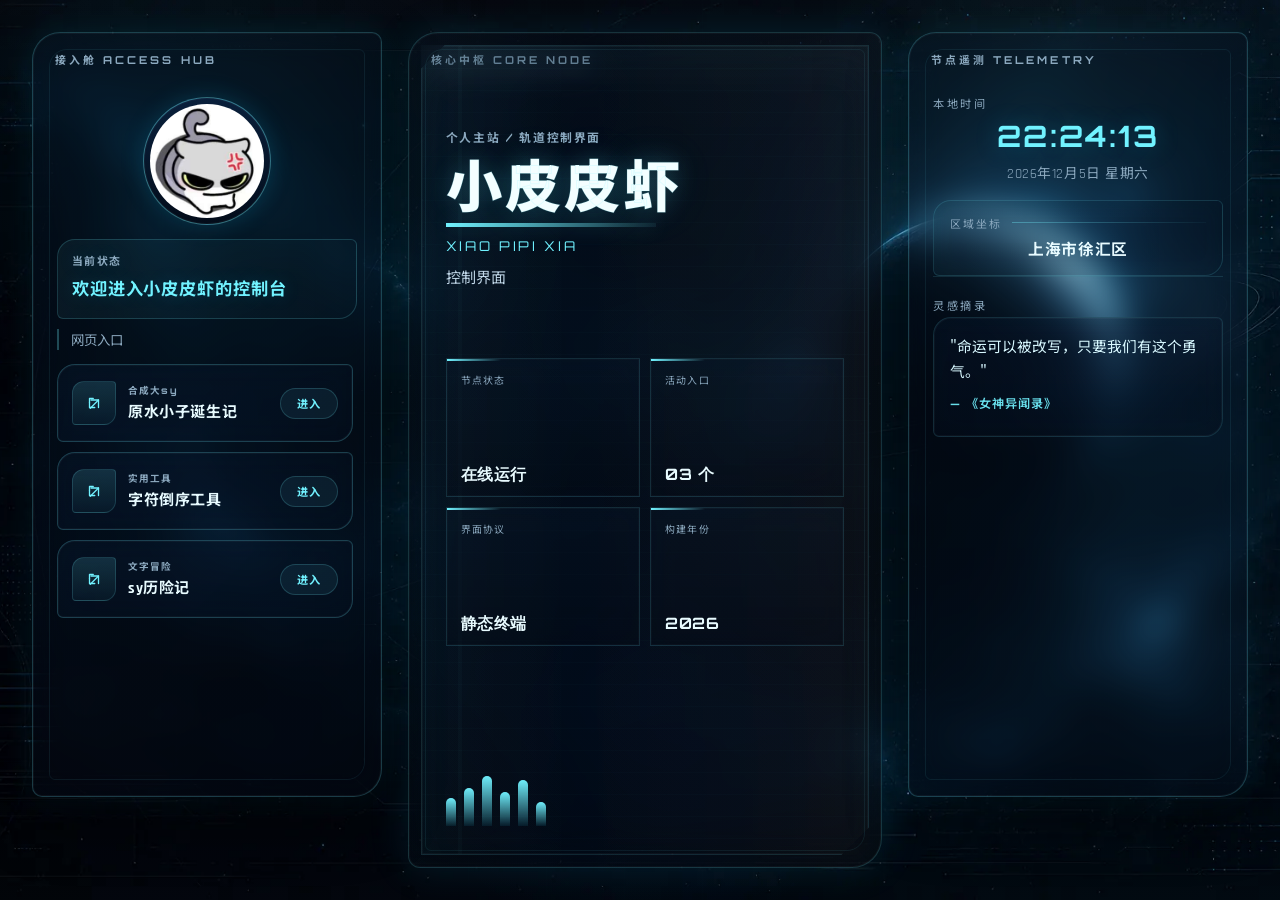
==== index.html @ c0b4c34d "1" ====
<!DOCTYPE html>
<html lang="zh-CN">
<head>
    <meta charset="UTF-8">
    <meta name="viewport" content="width=device-width, initial-scale=1.0">
    <title>小皮皮虾主页</title>
    <link rel="icon" href="data:,">
    <!-- 缓存控制 -->
    <meta http-equiv="Cache-Control" content="no-cache, no-store, must-revalidate">
    <meta http-equiv="Pragma" content="no-cache">
    <meta http-equiv="Expires" content="0">
    <link rel="preconnect" href="https://fonts.googleapis.com">
    <link rel="preconnect" href="https://fonts.gstatic.com" crossorigin>
    <link href="https://fonts.googleapis.com/css2?family=Orbitron:wght@500;700;800&family=Rajdhani:wght@500;600;700&family=JetBrains+Mono:wght@500;700&family=Noto+Sans+SC:wght@400;500;700;900&display=swap" rel="stylesheet">
    <style>
        * {
            margin: 0;
            padding: 0;
            box-sizing: border-box;
        }

        body {
            font-family: 'M PLUS Rounded 1c', -apple-system, BlinkMacSystemFont, 'Segoe UI', Roboto, sans-serif;
            background: linear-gradient(135deg, #ffecd2 0%, #fcb69f 50%, #ffe6fa 100%);
            background-size: cover;
            background-position: center;
            background-repeat: no-repeat;
            min-height: 100vh;
            display: flex;
            justify-content: center;
            align-items: center;
            padding: 20px;
            position: relative;
            overflow: hidden;
        }

        /* 漂浮的小图案 */
        .floating-emoji {
            position: absolute;
            font-size: 2rem;
            opacity: 0.45;
            animation: float 12s ease-in-out infinite;
            pointer-events: none;
            z-index: 1;
        }

        @keyframes float {
            0%, 100% { transform: translateY(0) rotate(0deg); }
            50% { transform: translateY(-20px) rotate(10deg); }
        }

        .emoji-1 { top: 10%; left: 10%; animation-delay: 0s; }
        .emoji-2 { top: 20%; right: 15%; animation-delay: 1s; font-size: 2.5rem; }
        .emoji-3 { bottom: 15%; left: 20%; animation-delay: 2s; }
        .emoji-4 { bottom: 25%; right: 10%; animation-delay: 3s; font-size: 1.8rem; }
        .emoji-5 { top: 40%; left: 5%; animation-delay: 4s; font-size: 1.5rem; }

        .container {
            background: rgba(255, 255, 255, 0.72);
            border-radius: 30px;
            padding: 40px 30px;
            max-width: 400px;
            width: 100%;
            text-align: center;
            box-shadow: 0 10px 28px rgba(0, 0, 0, 0.08);
            position: relative;
            z-index: 15;
            animation: fadeInLeft 0.8s ease-out;
            border: 1px solid rgba(255, 255, 255, 0.55);
            max-height: 85vh;
            overflow-y: auto;
            /* 隐藏滚动条 */
            scrollbar-width: none;
            -ms-overflow-style: none;
        }

        /* 主容器包裹层 */
        .main-wrapper {
            display: flex;
            gap: 200px;
            align-items: center;
            justify-content: center;
            width: 100%;
            position: relative;
            z-index: 10;
        }

        .container::-webkit-scrollbar {
            display: none;
        }

        @keyframes fadeInLeft {
            from {
                opacity: 0;
                transform: translateX(-30px);
            }
            to {
                opacity: 1;
                transform: translateX(0);
            }
        }

        .logo {
            width: 150px;
            height: 150px;
            border-radius: 50%;
            object-fit: cover;
            margin: 0 auto 20px;
            box-shadow: 0 10px 30px rgba(255, 107, 157, 0.3);
            border: 4px solid rgba(255, 255, 255, 0.8);
            transition: opacity 0.3s ease;
        }

        /* 空状态提示 */
        .subtitle {
            font-size: 1.5rem;
            color: #fff;
            font-weight: 600;
            margin-bottom: 25px;
            padding: 15px 25px;
            background: linear-gradient(135deg, #ffffff 0%, #f0f0f0 50%, #ffffff 100%);
            background-clip: text;
            -webkit-background-clip: text;
            -webkit-text-fill-color: transparent;
            font-family: 'Ma Shan Zheng', cursive;
            letter-spacing: 2px;
            text-shadow: none;
            border-radius: 15px;
            position: relative;
            display: inline-block;
            white-space: nowrap;
        }

        /* 副标题毛玻璃背景 */
        .subtitle-wrapper {
            display: inline-block;
            position: relative;
            padding: 20px 30px;
            background: rgba(255, 255, 255, 0.74);
            border-radius: 20px;
            border: 1px solid rgba(255, 255, 255, 0.55);
            box-shadow: 0 8px 24px rgba(216, 27, 96, 0.08);
        }

        .empty-tip {
            color: #888;
            font-size: 0.9rem;
            padding: 20px;
            display: none;
        }

        /* 中间大标题容器 */
        .title-container {
            position: absolute;
            top: 50%;
            left: 50%;
            transform: translate(-50%, -50%);
            z-index: 5;
            text-align: center;
            animation: fadeInScale 1s ease-out;
            pointer-events: none;
        }

        @keyframes fadeInScale {
            from {
                opacity: 0;
                transform: translate(-50%, -50%) scale(0.8);
            }
            to {
                opacity: 1;
                transform: translate(-50%, -50%) scale(1);
            }
        }

        .links {
            display: flex;
            flex-direction: column;
            gap: 18px;
            margin-bottom: 30px;
            max-height: 400px;
            overflow-y: auto;
            padding-right: 10px;
            /* 隐藏滚动条 */
            scrollbar-width: none;
            -ms-overflow-style: none;
        }

        .links::-webkit-scrollbar {
            display: none;
        }

        /* 图片卡片样式 */
        .card-images {
            display: flex;
            justify-content: center;
            gap: 15px;
            margin-bottom: 30px;
            flex-wrap: wrap;
        }

        .card-image {
            width: 80px;
            height: 80px;
            border-radius: 15px;
            object-fit: cover;
            transition: all 0.3s ease;
            box-shadow: 0 4px 15px rgba(0, 0, 0, 0.1);
        }

        .card-image:hover {
            transform: scale(1.15) rotate(5deg);
            box-shadow: 0 8px 25px rgba(0, 0, 0, 0.2);
            z-index: 5;
        }

        .link-item {
            display: flex;
            align-items: center;
            justify-content: center;
            gap: 12px;
            padding: 16px 30px;
            background: linear-gradient(135deg, #ff9a9e 0%, #fecfef 100%);
            color: #fff;
            text-decoration: none;
            border-radius: 25px;
            font-weight: 600;
            font-size: 1.1rem;
            transition: all 0.3s ease;
            box-shadow: 0 4px 15px rgba(255, 154, 158, 0.3);
            position: relative;
            overflow: hidden;
            border: 2px solid rgba(255, 255, 255, 0.5);
        }

        .link-item::before {
            content: '';
            position: absolute;
            top: 0;
            left: -100%;
            width: 100%;
            height: 100%;
            background: linear-gradient(90deg, transparent, rgba(255,255,255,0.3), transparent);
            transition: left 0.5s;
        }

        .link-item:hover::before {
            left: 100%;
        }

        .link-item:hover {
            transform: translateY(-5px) scale(1.02);
            box-shadow: 0 8px 25px rgba(255, 154, 158, 0.5);
        }

        .link-item:nth-child(1) {
            background: linear-gradient(135deg, #a18cd1 0%, #fbc2eb 100%);
        }

        .link-item:nth-child(2) {
            background: linear-gradient(135deg, #ffecd2 0%, #fcb69f 100%);
        }

        .link-item:nth-child(3) {
            background: linear-gradient(135deg, #a1c4fd 0%, #c2e9fb 100%);
        }

        .link-item:nth-child(4) {
            background: linear-gradient(135deg, #84fab0 0%, #8fd3f4 100%);
        }

        .link-item:nth-child(5) {
            background: linear-gradient(135deg, #fccb90 0%, #d57eeb 100%);
        }

        .link-item:nth-child(6) {
            background: linear-gradient(135deg, #e0c3fc 0%, #8ec5fc 100%);
        }

        .link-icon {
            font-size: 1.5rem;
            flex-shrink: 0;
        }

        .links-container {
            display: flex;
            gap: 15px;
            margin-top: 20px;
            justify-content: center;
        }

        .external-link {
            display: flex;
            align-items: center;
            justify-content: center;
            gap: 5px;
            padding: 10px 18px;
            background: rgba(255, 255, 255, 0.3);
            color: #fff;
            text-decoration: none;
            border-radius: 20px;
            font-weight: 600;
            font-size: 0.9rem;
            transition: all 0.3s ease;
            border: 1px solid rgba(255, 255, 255, 0.3);
            text-shadow: 1px 1px 2px rgba(0, 0, 0, 0.2);
        }

        .external-link:hover {
            transform: translateY(-3px) scale(1.05);
            background: rgba(255, 255, 255, 0.35);
            box-shadow: 0 5px 20px rgba(255, 255, 255, 0.2);
        }

        .external-link .link-icon {
            font-size: 1.2rem;
        }

        /* 装饰性星星 */
        .star {
            position: absolute;
            color: #ffd700;
            font-size: 1.2rem;
            opacity: 0.68;
        }

        .star-1 { top: 15%; left: 25%; animation-delay: 0s; }
        .star-2 { top: 30%; right: 20%; animation-delay: 0.5s; font-size: 1rem; }
        .star-3 { bottom: 35%; left: 15%; animation-delay: 1s; font-size: 0.8rem; }
        .star-4 { bottom: 20%; right: 25%; animation-delay: 1.5s; }

        /* 响应式设计 */
        @media (max-width: 480px) {
            .container {
                padding: 35px 25px;
                max-height: 90vh;
            }

            h1 {
                font-size: 2.2em;
            }

            .logo {
                width: 120px;
                height: 120px;
            }

            .card-image {
                width: 60px;
                height: 60px;
            }

            .link-item {
                padding: 14px 25px;
                font-size: 1rem;
            }

            .links {
                max-height: 300px;
            }
        }

        /* 空状态提示 */
        .subtitle {
            font-size: 1.5rem;
            color: #fff;
            font-weight: 600;
            margin-bottom: 25px;
            padding: 15px 25px;
            background: linear-gradient(135deg, #ffffff 0%, #f0f0f0 50%, #ffffff 100%);
            background-clip: text;
            -webkit-background-clip: text;
            -webkit-text-fill-color: transparent;
            font-family: 'Ma Shan Zheng', cursive;
            letter-spacing: 2px;
            text-shadow: none;
            border-radius: 15px;
            position: relative;
            display: inline-block;
            white-space: nowrap;
        }

        /* 副标题毛玻璃背景 */
        .subtitle-wrapper {
            display: inline-block;
            position: relative;
            padding: 20px 30px;
            background: rgba(255, 255, 255, 0.78);
            border-radius: 20px;
            border: 1px solid rgba(255, 255, 255, 0.55);
            box-shadow: 0 8px 24px rgba(255, 107, 157, 0.1);
        }

        .empty-tip {
            color: #888;
            font-size: 0.9rem;
            padding: 20px;
            display: none;
        }

        /* 右侧信息面板 */
        .info-panel {
             background: rgba(255, 255, 255, 0.72);
            border-radius: 30px;
            padding: 30px;
            max-width: 420px;
            width: 100%;
            text-align: center;
            box-shadow: 0 10px 28px rgba(0, 0, 0, 0.08);
            position: relative;
            z-index: 15;
            animation: fadeInRight 0.8s ease-out;
            border: 1px solid rgba(255, 255, 255, 0.55);
            display: flex;
            flex-direction: column;
            gap: 20px;
            max-height: 85vh;
            overflow-y: auto;
            /* 隐藏滚动条 */
            scrollbar-width: none;
            -ms-overflow-style: none;
        }

        .info-top {
            padding: 20px 15px;
            border-bottom: 1px solid rgba(255, 255, 255, 0.3);
        }

        .info-bottom {
            padding: 20px 15px;
        }

        .info-panel::-webkit-scrollbar {
            display: none;
        }

        @keyframes fadeInRight {
            from {
                opacity: 0;
                transform: translateX(30px);
            }
            to {
                opacity: 1;
                transform: translateX(0);
            }
        }

        .time-display {
            font-size: 3.5rem;
            font-weight: 700;
            color: #fff;
            text-shadow: 2px 2px 4px rgba(0, 0, 0, 0.3);
            margin: 10px 0;
            font-family: 'Noto Serif SC', serif;
            letter-spacing: 3px;
        }

        .date-display {
            font-size: 1.3rem;
            color: #fff;
            margin-bottom: 15px;
            font-family: 'ZCOOL XiaoWei', serif;
            text-shadow: 1px 1px 2px rgba(0, 0, 0, 0.3);
        }

        .location-section {
            padding: 15px 20px;
            border-radius: 20px;
        }

        .location-text {
            font-size: 1.8rem;
            color: #fff;
            font-weight: 600;
            font-family: 'Ma Shan Zheng', cursive;
            letter-spacing: 3px;
            text-shadow: 2px 2px 4px rgba(0, 0, 0, 0.3);
        }

        .location-decoration {
            display: none;
        }

        .intro-section {
            text-align: left;
        }

        .intro-title {
            font-size: 1.3rem;
            color: #fff;
            font-weight: 600;
            margin-bottom: 15px;
            font-family: 'Ma Shan Zheng', cursive;
            letter-spacing: 2px;
            text-shadow: 1px 1px 2px rgba(0, 0, 0, 0.3);
        }

        .intro-content {
            font-size: 1rem;
            color: #fff;
            line-height: 1.8;
            font-family: 'ZCOOL XiaoWei', serif;
            text-shadow: 1px 1px 2px rgba(0, 0, 0, 0.2);
        }

        .intro-content p {
            margin-bottom: 12px;
        }

        /* 哲理台词切换区域 */
        .quotes-section {
            margin-top: 20px;
            padding: 15px;
            background: transparent;
            border-radius: 15px;
        }

        .quote-item {
            padding: 20px;
             background: rgba(255, 255, 255, 0.1);
            border-radius: 12px;
            font-size: 1.2rem;
            color: #fff;
            line-height: 1.8;
            font-family: 'ZCOOL XiaoWei', serif;
            border-left: 4px solid rgba(255, 255, 255, 0.6);
            min-height: 100px;
            display: flex;
            flex-direction: column;
            justify-content: center;
            text-align: justify;
            transition: transform 0.5s ease, opacity 0.5s ease;
        }

        .quote-item.fade-out {
            opacity: 0;
            transform: translateY(-10px);
        }

        .quote-item.fade-in {
            opacity: 0;
            transform: translateY(10px);
        }

        .quote-item.visible {
            opacity: 1;
            transform: translateY(0);
        }

        .quote-item .quote-text {
            white-space: pre-wrap;
            word-break: break-word;
        }

        .quote-item .quote-text {
            font-style: italic;
            margin-bottom: 10px;
        }

        .quote-item .quote-source {
            font-size: 1rem;
            color: #fff;
            text-align: right;
            font-weight: 600;
            opacity: 0.9;
        }

        /* 欢迎信息样式 */
        .welcome-message {
            padding: 20px;
            background: rgba(255, 255, 255, 0.1);
            border-radius: 12px;
            font-size: 1.2rem;
            color: #fff;
            line-height: 1.8;
            font-family: 'ZCOOL XiaoWei', serif;
            border-left: 4px solid rgba(255, 255, 255, 0.6);
            min-height: 100px;
            display: flex;
            flex-direction: column;
            justify-content: center;
            align-items: center;
            text-align: center;
            transition: transform 0.5s ease, opacity 0.5s ease;
        }

        .welcome-message.fade-out {
            opacity: 0;
            transform: translateY(-10px);
        }

        .welcome-message.fade-in {
            opacity: 0;
            transform: translateY(10px);
        }

        .welcome-message.visible {
            opacity: 1;
            transform: translateY(0);
        }

        /* 响应式设计 */
        @media (max-width: 1200px) {
            body {
                flex-direction: column;
                gap: 25px;
                align-items: center;
                padding: 25px 20px;
            }

            .main-wrapper {
                flex-direction: column;
                gap: 25px;
                align-items: center;
                width: 100%;
            }

            .title-container {
                position: relative;
                top: auto;
                left: auto;
                transform: none;
                width: 100%;
                max-width: 500px;
                margin-bottom: 10px;
            }

            @keyframes fadeInScale {
                from {
                    opacity: 0;
                    transform: scale(0.8);
                }
                to {
                    opacity: 1;
                    transform: scale(1);
                }
            }

            .container {
                max-width: 100%;
                order: 1;
                padding: 30px 25px;
            }

            .info-panel {
                max-width: 100%;
                order: 2;
                padding: 25px 20px;
            }

            .info-top, .info-bottom {
                padding: 15px;
            }

            .time-display {
                font-size: 2.8rem;
                margin: 10px 0;
            }

            .date-display {
                font-size: 1.1rem;
                margin: 5px 0;
            }

            .location-text {
                font-size: 1.4rem;
            }

            .intro-title {
                font-size: 1.2rem;
            }

            .intro-content {
                font-size: 1rem;
            }

            .quotes-section {
                padding: 12px;
                margin-top: 15px;
            }

            .quote-item {
                padding: 16px;
                font-size: 1.1rem;
                min-height: 90px;
            }

            .quote-item .quote-source {
                font-size: 0.95rem;
            }

            .welcome-message {
                padding: 16px;
                font-size: 1.1rem;
                min-height: 90px;
            }
        }

        @media (max-width: 768px) {
            body {
                padding: 15px;
                gap: 20px;
            }

            .container {
                padding: 25px 20px;
                max-width: 100%;
                order: 1;
            }

            .info-panel {
                padding: 20px 15px;
                max-width: 100%;
                order: 2;
            }

            .info-top, .info-bottom {
                padding: 12px;
            }

            .logo {
                width: 120px;
                height: 120px;
            }

            .subtitle {
                font-size: 1.3rem;
                padding: 12px 20px;
                white-space: normal;
                line-height: 1.4;
            }

            .card-image {
                width: 65px;
                height: 65px;
            }

            .time-display {
                font-size: 2.2rem;
            }

            .date-display {
                font-size: 0.9rem;
            }

            .location-text {
                font-size: 1.3rem;
                line-height: 1.4;
            }

            .intro-title {
                font-size: 1.1rem;
                margin-bottom: 12px;
            }

            .intro-content {
                font-size: 0.9rem;
                line-height: 1.7;
            }

            .quotes-section {
                padding: 10px;
                margin-top: 12px;
            }

            .quote-item {
                padding: 14px;
                font-size: 1rem;
                min-height: 85px;
                line-height: 1.6;
            }

            .quote-item .quote-source {
                font-size: 0.9rem;
            }

            .welcome-message {
                padding: 14px;
                font-size: 1rem;
                min-height: 85px;
                line-height: 1.6;
            }
        }

        @media (max-width: 480px) {
            body {
                padding: 10px;
                gap: 15px;
            }

            .container {
                padding: 20px 15px;
                max-width: 100%;
                min-height: auto;
            }

            .info-panel {
                padding: 15px 12px;
                max-width: 100%;
                gap: 12px;
            }

            .info-top, .info-bottom {
                padding: 8px;
            }

            .logo {
                width: 100px;
                height: 100px;
            }

            .subtitle {
                font-size: 1.1rem;
                padding: 10px 15px;
                margin-bottom: 15px;
                white-space: normal;
                line-height: 1.4;
            }

            .card-image {
                width: 60px;
                height: 60px;
            }

            .card-images {
                gap: 8px;
                margin-bottom: 15px;
            }

            .links {
                gap: 12px;
                max-height: none;
                padding-right: 0;
            }

            .link-item {
                padding: 12px 18px;
                font-size: 0.95rem;
            }

            .time-display {
                font-size: 2rem;
                margin: 8px 0;
            }

            .date-display {
                font-size: 0.85rem;
                margin-bottom: 10px;
            }

            .location-text {
                font-size: 1.1rem;
                line-height: 1.4;
            }

            .intro-title {
                font-size: 1.05rem;
                margin-bottom: 10px;
            }

            .intro-content {
                font-size: 0.9rem;
                line-height: 1.6;
            }

            .intro-content p {
                margin-bottom: 10px;
            }

            .links-container {
                gap: 10px;
            }

            .external-link {
                padding: 8px 14px;
                font-size: 0.8rem;
            }

            .external-link .link-icon {
                font-size: 1rem;
            }

            .floating-emoji {
                font-size: 1.2rem;
            }

            .star {
                font-size: 0.9rem;
            }

            .quotes-section {
                padding: 8px;
                margin-top: 10px;
            }

            .quote-item {
                padding: 12px;
                font-size: 0.9rem;
                min-height: 80px;
                line-height: 1.6;
            }

            .quote-item .quote-source {
                font-size: 0.8rem;
                margin-top: 8px;
            }

            .welcome-message {
                padding: 12px;
                font-size: 0.9rem;
                min-height: 80px;
                line-height: 1.6;
            }
        }

        @media (max-width: 360px) {
            body {
                padding: 12px 8px;
            }

            .container {
                padding: 20px 15px;
            }

            .info-panel {
                padding: 15px 12px;
            }

            .logo {
                width: 100px;
                height: 100px;
            }

            .subtitle {
                font-size: 1.1rem;
                padding: 8px 15px;
            }

            .card-image {
                width: 55px;
                height: 55px;
            }

            .time-display {
                font-size: 1.5rem;
            }

            .date-display {
                font-size: 0.8rem;
            }

            .location-text {
                font-size: 1.1rem;
            }

            .link-item {
                padding: 10px 18px;
                font-size: 0.9rem;
            }

            .quotes-section {
                padding: 6px;
                margin-top: 8px;
            }

            .quote-item {
                padding: 10px;
                font-size: 0.9rem;
                min-height: 75px;
            }

            .quote-item .quote-source {
                font-size: 0.8rem;
            }

            .welcome-message {
                padding: 10px;
                font-size: 0.9rem;
                min-height: 75px;
            }
        }
    </style>
    <style id="sci-fi-overrides">
        :root {
            --page-pad: clamp(18px, 2.5vw, 38px);
            --page-bg-image: url('images/bg1.webp');
            --bg-0: #020611;
            --bg-1: #061225;
            --bg-2: #0a1c33;
            --panel-0: rgba(6, 16, 32, 0.28);
            --panel-1: rgba(10, 28, 52, 0.2);
            --panel-edge: rgba(110, 242, 255, 0.22);
            --panel-inner: rgba(255, 255, 255, 0.04);
            --text-main: #e8fbff;
            --text-soft: #8ca9bf;
            --accent: #71f2ff;
            --accent-strong: #1dcfff;
            --accent-soft: rgba(113, 242, 255, 0.14);
            --accent-warn: #ffb86b;
        }

        body {
            font-family: 'Rajdhani', 'Noto Sans SC', sans-serif;
            color: var(--text-main);
            display: block;
            padding: var(--page-pad);
            overflow-x: hidden;
            overflow-y: auto;
            background:
                radial-gradient(circle at 18% 18%, rgba(29, 207, 255, 0.08), transparent 24%),
                radial-gradient(circle at 82% 12%, rgba(113, 242, 255, 0.06), transparent 18%),
                radial-gradient(circle at 50% 78%, rgba(23, 105, 255, 0.07), transparent 26%),
                var(--page-bg-image) center / cover no-repeat;
            background-color: var(--bg-0);
        }

        @media (max-width: 768px) {
            :root {
                --page-bg-image: url('images/bg1-mobile.webp');
            }
        }

        body::before,
        body::after {
            content: '';
            position: fixed;
            inset: 0;
            pointer-events: none;
        }

        body::before {
            background:
                linear-gradient(rgba(113, 242, 255, 0.07) 1px, transparent 1px),
                linear-gradient(90deg, rgba(113, 242, 255, 0.07) 1px, transparent 1px);
            background-size: 78px 78px;
            opacity: 0.1;
            mask-image: radial-gradient(circle at center, black 35%, transparent 90%);
        }

        body::after {
            background:
                linear-gradient(180deg, rgba(255, 255, 255, 0.02), transparent 18%, transparent 82%, rgba(113, 242, 255, 0.015));
        }

        .floating-emoji,
        .star {
            display: none !important;
        }

        .main-wrapper {
            display: grid;
            grid-template-columns: minmax(320px, 430px) minmax(480px, 1fr) minmax(320px, 450px);
            width: min(100%, 1560px);
            min-height: calc(100vh - (var(--page-pad) * 2));
            margin: 0 auto;
            gap: clamp(24px, 2.8vw, 42px);
            align-items: stretch;
        }

        .container,
        .info-panel {
            position: relative;
            overflow: hidden;
            width: 100%;
            background: linear-gradient(180deg, var(--panel-1) 0%, var(--panel-0) 100%);
            border: 1px solid var(--panel-edge);
            border-radius: 28px 10px 28px 10px;
            box-shadow:
                0 24px 60px rgba(0, 0, 0, 0.45),
                0 0 32px rgba(29, 207, 255, 0.10),
                inset 0 0 0 1px var(--panel-inner);
            color: var(--text-main);
            backdrop-filter: blur(18px) saturate(1.08);
        }

        .container::before,
        .info-panel::before,
        .title-container::before {
            position: absolute;
            top: 18px;
            left: 22px;
            font-family: 'Orbitron', 'Noto Sans SC', sans-serif;
            font-size: 0.68rem;
            font-weight: 700;
            letter-spacing: 0.28em;
            color: var(--text-soft);
            pointer-events: none;
        }

        .container::before {
            content: 'ACCESS HUB';
        }

        .info-panel::before {
            content: 'TELEMETRY';
        }

        .container::after,
        .info-panel::after,
        .title-container::after {
            content: '';
            position: absolute;
            inset: 16px;
            border: 1px solid rgba(113, 242, 255, 0.08);
            border-radius: 18px 6px 18px 6px;
            pointer-events: none;
        }

        .container {
            display: flex;
            flex-direction: column;
            padding: 66px 28px 28px;
            max-width: none;
        }

        .info-panel {
            padding: 64px 28px 28px;
            max-width: none;
        }

        .title-container {
            position: relative;
            top: auto;
            left: auto;
            transform: none;
            z-index: 12;
            pointer-events: auto;
            animation: titleReveal 0.9s ease-out;
            min-height: 100%;
            width: auto;
            padding: 24px;
            border-radius: 30px 12px 30px 12px;
            background:
                linear-gradient(160deg, rgba(8, 26, 47, 0.22), rgba(4, 10, 21, 0.28)),
                linear-gradient(90deg, rgba(113, 242, 255, 0.02), transparent 36%, rgba(255, 184, 107, 0.024) 100%);
            border: 1px solid rgba(113, 242, 255, 0.18);
            box-shadow:
                0 0 0 1px rgba(255, 255, 255, 0.03) inset,
                0 0 42px rgba(29, 207, 255, 0.12);
            display: flex;
            align-items: center;
            justify-content: center;
            overflow: hidden;
            isolation: isolate;
            text-align: left;
            backdrop-filter: blur(20px) saturate(1.06);
        }

        .title-container::before {
            content: 'CORE NODE';
        }

        .title-shell {
            position: relative;
            width: 100%;
            min-height: 100%;
            display: grid;
            grid-template-rows: auto 1fr auto auto;
            gap: clamp(20px, 2.5vw, 34px);
            padding: clamp(34px, 4vw, 48px);
            clip-path: polygon(0 24px, 24px 0, 100% 0, 100% calc(100% - 28px), calc(100% - 28px) 100%, 0 100%);
            background:
                linear-gradient(180deg, rgba(7, 18, 34, 0.16), rgba(4, 10, 20, 0.22)),
                linear-gradient(90deg, rgba(113, 242, 255, 0.024), transparent 34%, rgba(255, 184, 107, 0.024) 100%);
            border: 1px solid rgba(113, 242, 255, 0.12);
            box-shadow:
                inset 0 0 0 1px rgba(255, 255, 255, 0.03),
                inset 0 24px 40px rgba(113, 242, 255, 0.03);
            overflow: hidden;
            backdrop-filter: blur(16px);
        }

        .title-shell > * {
            position: relative;
            z-index: 1;
        }

        .title-shell::before,
        .title-shell::after {
            content: '';
            position: absolute;
            pointer-events: none;
        }

        .title-shell::before {
            inset: 0;
            background:
                linear-gradient(90deg, transparent 0 8%, rgba(113, 242, 255, 0.06) 8% 9%, transparent 9% 100%),
                linear-gradient(180deg, rgba(113, 242, 255, 0.04) 1px, transparent 1px);
            background-size: 100% 100%, 100% 22px;
            opacity: 0.4;
        }

        .title-shell::after {
            top: -30%;
            left: -12%;
            width: 42%;
            height: 160%;
            background: linear-gradient(120deg, transparent 0%, rgba(113, 242, 255, 0.16) 48%, transparent 100%);
            transform: translateX(-140%);
            animation: titleSweep 10s linear infinite;
        }

        .title-hud {
            display: flex;
            align-items: center;
            gap: 12px;
            flex-wrap: wrap;
        }

        .hud-chip {
            display: inline-flex;
            align-items: center;
            gap: 10px;
            min-height: 36px;
            padding: 0 14px;
            border: 1px solid rgba(113, 242, 255, 0.18);
            background: rgba(11, 30, 53, 0.78);
            color: var(--text-main);
            font-family: 'Orbitron', 'Noto Sans SC', sans-serif;
            font-size: 0.72rem;
            letter-spacing: 0.22em;
            text-transform: uppercase;
        }

        .hud-chip--live::before {
            content: '';
            width: 7px;
            height: 7px;
            border-radius: 50%;
            background: var(--accent);
            box-shadow: 0 0 14px rgba(113, 242, 255, 0.75);
            animation: statusPulse 1.9s ease-in-out infinite;
        }

        .hud-chip--warn {
            color: var(--accent-warn);
            border-color: rgba(255, 184, 107, 0.26);
            background: rgba(255, 184, 107, 0.08);
        }

        .hud-line {
            flex: 1;
            min-width: 80px;
            height: 1px;
            background: linear-gradient(90deg, rgba(113, 242, 255, 0.42), rgba(113, 242, 255, 0.06));
        }

        .title-copy {
            display: grid;
            align-content: center;
            gap: 16px;
        }

        .title-kicker {
            color: var(--text-soft);
            font-family: 'Orbitron', 'Noto Sans SC', sans-serif;
            font-size: 0.78rem;
            font-weight: 700;
            letter-spacing: 0.32em;
            text-transform: uppercase;
        }

        .title-wordmark {
            position: relative;
            margin: 0;
            font-family: 'Orbitron', 'Noto Sans SC', sans-serif;
            font-size: clamp(3.8rem, 6vw, 6.1rem);
            font-weight: 900;
            letter-spacing: 0.06em;
            line-height: 0.96;
            color: #f3feff;
            text-transform: uppercase;
            white-space: nowrap;
            text-shadow:
                0 0 24px rgba(113, 242, 255, 0.22),
                0 0 48px rgba(29, 207, 255, 0.12);
            -webkit-text-stroke: 1px rgba(113, 242, 255, 0.15);
        }

        .title-wordmark::after {
            content: '';
            position: absolute;
            left: 0;
            bottom: -14px;
            width: clamp(120px, 20vw, 210px);
            height: 4px;
            background: linear-gradient(90deg, var(--accent), rgba(113, 242, 255, 0.08));
            box-shadow: 0 0 20px rgba(113, 242, 255, 0.24);
        }

        .title-roman {
            color: var(--accent);
            font-family: 'Orbitron', 'JetBrains Mono', monospace;
            font-size: clamp(1rem, 1.45vw, 1.32rem);
            letter-spacing: 0.38em;
            text-transform: uppercase;
        }

        .title-description {
            max-width: 680px;
            color: #c1d8e9;
            font-family: 'Noto Sans SC', sans-serif;
            font-size: 1.02rem;
            line-height: 1.9;
        }

        .title-meta-grid {
            display: grid;
            grid-template-columns: repeat(3, minmax(0, 1fr));
            gap: 14px;
        }

        .title-meta-card {
            position: relative;
            min-height: 110px;
            padding: 18px 18px 16px;
            border: 1px solid rgba(113, 242, 255, 0.14);
            background: linear-gradient(180deg, rgba(9, 25, 44, 0.32), rgba(4, 11, 22, 0.4));
            box-shadow: inset 0 0 0 1px rgba(255, 255, 255, 0.02);
            backdrop-filter: blur(14px);
        }

        .title-meta-card::before {
            content: '';
            position: absolute;
            top: 0;
            left: 0;
            width: 54px;
            height: 2px;
            background: linear-gradient(90deg, var(--accent), transparent);
        }

        .meta-label {
            display: block;
            margin-bottom: 14px;
            color: var(--text-soft);
            font-family: 'Orbitron', 'Noto Sans SC', sans-serif;
            font-size: 0.66rem;
            letter-spacing: 0.24em;
            text-transform: uppercase;
        }

        .title-meta-card strong {
            font-family: 'Orbitron', 'JetBrains Mono', monospace;
            font-size: clamp(1rem, 1.6vw, 1.36rem);
            letter-spacing: 0.16em;
            color: var(--text-main);
        }

        .title-footer {
            display: flex;
            align-items: flex-end;
            justify-content: space-between;
            gap: 24px;
            padding-top: 8px;
            border-top: 1px solid rgba(113, 242, 255, 0.12);
        }

        .title-spectrum {
            display: flex;
            align-items: flex-end;
            gap: 8px;
            height: 56px;
        }

        .spectrum-bar {
            width: 10px;
            border-radius: 999px 999px 0 0;
            background: linear-gradient(180deg, rgba(113, 242, 255, 0.98), rgba(29, 207, 255, 0.08));
            transform-origin: bottom;
            animation: signalPulse 3.2s ease-in-out infinite;
        }

        .spectrum-bar:nth-child(1) { height: 28px; animation-delay: 0s; }
        .spectrum-bar:nth-child(2) { height: 38px; animation-delay: 0.2s; }
        .spectrum-bar:nth-child(3) { height: 50px; animation-delay: 0.35s; }
        .spectrum-bar:nth-child(4) { height: 34px; animation-delay: 0.5s; }
        .spectrum-bar:nth-child(5) { height: 46px; animation-delay: 0.7s; }
        .spectrum-bar:nth-child(6) { height: 24px; animation-delay: 0.9s; }

        .title-footer-note {
            max-width: 320px;
            color: var(--text-soft);
            font-family: 'Orbitron', 'Noto Sans SC', sans-serif;
            font-size: 0.72rem;
            letter-spacing: 0.22em;
            line-height: 1.8;
            text-transform: uppercase;
            text-align: right;
        }

        @keyframes titleReveal {
            from {
                opacity: 0;
                transform: translateY(18px);
            }
            to {
                opacity: 1;
                transform: translateY(0);
            }
        }

        @keyframes titleSweep {
            0% {
                transform: translateX(-140%);
            }
            100% {
                transform: translateX(360%);
            }
        }

        @keyframes statusPulse {
            0%, 100% {
                opacity: 0.62;
                transform: scale(0.88);
            }
            50% {
                opacity: 1;
                transform: scale(1);
            }
        }

        @keyframes signalPulse {
            0%, 100% {
                opacity: 0.76;
                transform: scaleY(0.72);
            }
            50% {
                opacity: 1;
                transform: scaleY(1.06);
            }
        }

        .logo {
            width: 156px;
            height: 156px;
            padding: 6px;
            border: 1px solid rgba(113, 242, 255, 0.42);
            background: linear-gradient(180deg, rgba(11, 34, 63, 0.86), rgba(3, 11, 24, 0.9));
            box-shadow:
                0 0 0 1px rgba(255, 255, 255, 0.03) inset,
                0 0 24px rgba(29, 207, 255, 0.16);
        }

        .subtitle {
            width: 100%;
            padding: 16px 18px;
            margin-bottom: 22px;
            border-radius: 18px 6px 18px 6px;
            border: 1px solid rgba(113, 242, 255, 0.18);
            background: linear-gradient(90deg, rgba(113, 242, 255, 0.06), rgba(113, 242, 255, 0.015));
            color: var(--accent);
            font-family: 'Rajdhani', 'Noto Sans SC', sans-serif;
            font-size: 1.08rem;
            font-weight: 700;
            line-height: 1.7;
            letter-spacing: 0.12em;
            text-transform: uppercase;
            text-shadow: 0 0 18px rgba(29, 207, 255, 0.18);
            -webkit-text-fill-color: currentColor;
            background-clip: border-box;
            -webkit-background-clip: border-box;
        }

        .subtitle::before {
            content: 'SYSTEM STATUS';
            display: block;
            margin-bottom: 8px;
            color: var(--text-soft);
            font-family: 'Orbitron', 'Noto Sans SC', sans-serif;
            font-size: 0.68rem;
            letter-spacing: 0.24em;
        }

        .links {
            flex: 1;
            gap: 14px;
            margin-bottom: 22px;
            padding-right: 0;
            max-height: none;
        }

        .link-item {
            display: grid;
            grid-template-columns: 52px minmax(0, 1fr) auto;
            align-items: center;
            justify-content: space-between;
            gap: 14px;
            min-height: 88px;
            padding: 16px 18px;
            border-radius: 18px 6px 18px 6px;
            border: 1px solid rgba(113, 242, 255, 0.22);
            background: linear-gradient(135deg, rgba(10, 29, 53, 0.28), rgba(5, 15, 31, 0.38));
            box-shadow: inset 0 0 0 1px rgba(255, 255, 255, 0.03);
            color: var(--text-main);
            font-family: 'Rajdhani', 'Noto Sans SC', sans-serif;
            font-size: 1.03rem;
            font-weight: 700;
            letter-spacing: 0.06em;
            backdrop-filter: blur(14px);
        }

        .link-item::before {
            left: auto;
            right: -120%;
            width: 46%;
            background: linear-gradient(120deg, transparent, rgba(113, 242, 255, 0.22), transparent);
            transition: right 0.38s ease;
        }

        .link-item:hover::before {
            left: auto;
            right: 130%;
        }

        .link-item:hover {
            transform: translateY(-4px);
            border-color: rgba(113, 242, 255, 0.42);
            box-shadow:
                0 16px 34px rgba(0, 0, 0, 0.34),
                0 0 24px rgba(29, 207, 255, 0.16),
                inset 0 0 0 1px rgba(255, 255, 255, 0.05);
        }

        .link-item:nth-child(1),
        .link-item:nth-child(2),
        .link-item:nth-child(3),
        .link-item:nth-child(4),
        .link-item:nth-child(5),
        .link-item:nth-child(6) {
            background: linear-gradient(135deg, rgba(10, 29, 53, 0.28), rgba(5, 15, 31, 0.38));
        }

        .link-icon {
            width: 52px;
            height: 52px;
            display: grid;
            place-items: center;
            flex-shrink: 0;
            border-radius: 12px 4px 12px 4px;
            border: 1px solid rgba(113, 242, 255, 0.16);
            background: linear-gradient(180deg, rgba(113, 242, 255, 0.14), rgba(113, 242, 255, 0.04));
            color: var(--accent);
        }

        .link-icon-svg {
            width: 22px;
            height: 22px;
            stroke: currentColor;
            stroke-width: 1.75;
            stroke-linecap: round;
            stroke-linejoin: round;
        }

        .link-copy {
            display: flex;
            flex-direction: column;
            gap: 6px;
            min-width: 0;
            text-align: left;
        }

        .link-kicker {
            color: var(--text-soft);
            font-family: 'Orbitron', 'Noto Sans SC', sans-serif;
            font-size: 0.64rem;
            letter-spacing: 0.24em;
            text-transform: uppercase;
        }

        .link-text {
            color: var(--text-main);
            font-size: 1.05rem;
            letter-spacing: 0.08em;
        }

        .link-arrow {
            padding-left: 14px;
            border-left: 1px solid rgba(113, 242, 255, 0.14);
            color: var(--accent);
            font-family: 'Orbitron', 'Noto Sans SC', sans-serif;
            font-size: 0.7rem;
            letter-spacing: 0.22em;
            text-transform: uppercase;
            white-space: nowrap;
        }

        .links-container {
            gap: 10px;
            margin-top: auto;
            padding-top: 10px;
            flex-wrap: wrap;
            justify-content: flex-start;
        }

        .external-link {
            display: inline-grid;
            grid-template-columns: 34px auto;
            align-items: center;
            gap: 8px;
            min-height: 46px;
            padding: 8px 14px 8px 10px;
            border-radius: 999px 14px 999px 14px;
            border: 1px solid rgba(113, 242, 255, 0.18);
            background: rgba(10, 29, 53, 0.24);
            color: var(--text-main);
            text-shadow: none;
            font-family: 'Orbitron', 'Noto Sans SC', sans-serif;
            font-size: 0.74rem;
            letter-spacing: 0.16em;
            text-transform: uppercase;
            backdrop-filter: blur(12px);
        }

        .external-link:hover {
            transform: translateY(-2px);
            background: rgba(13, 38, 66, 0.34);
            border-color: rgba(113, 242, 255, 0.34);
            box-shadow: 0 0 18px rgba(29, 207, 255, 0.12);
        }

        .external-link .link-icon {
            width: 34px;
            height: 34px;
            border-radius: 10px 4px 10px 4px;
        }

        .external-link .link-icon-svg {
            width: 16px;
            height: 16px;
        }

        .link-label {
            white-space: nowrap;
        }

        .time-display {
            font-family: 'Orbitron', 'JetBrains Mono', monospace;
            font-size: clamp(2.4rem, 3.2vw, 4rem);
            color: var(--accent);
            letter-spacing: 0.18em;
            text-shadow: 0 0 24px rgba(29, 207, 255, 0.26);
        }

        .date-display {
            color: var(--text-soft);
            font-family: 'Rajdhani', 'Noto Sans SC', sans-serif;
            font-size: 1rem;
            letter-spacing: 0.12em;
            text-transform: uppercase;
            text-shadow: none;
        }

        .info-top,
        .info-bottom {
            padding: 16px 0 0;
        }

        .info-top {
            position: relative;
            border-bottom: 1px solid rgba(113, 242, 255, 0.12);
        }

        .info-top::before,
        .info-bottom::before {
            position: absolute;
            top: 0;
            left: 0;
            font-family: 'Orbitron', 'Noto Sans SC', sans-serif;
            font-size: 0.7rem;
            letter-spacing: 0.24em;
            color: var(--text-soft);
        }

        .info-top::before {
            content: 'LOCAL NODE';
        }

        .info-bottom {
            position: relative;
            padding-top: 28px;
        }

        .info-bottom::before {
            content: 'ARCHIVE STREAM';
        }

        .location-section {
            margin-top: 18px;
            padding: 16px 18px;
            border-radius: 18px 6px 18px 6px;
            border: 1px solid rgba(113, 242, 255, 0.14);
            background: linear-gradient(90deg, rgba(113, 242, 255, 0.04), rgba(113, 242, 255, 0.01) 48%, transparent 84%);
            backdrop-filter: blur(12px);
        }

        .location-text {
            color: var(--text-main);
            font-family: 'Rajdhani', 'Noto Sans SC', sans-serif;
            font-size: 1.3rem;
            font-weight: 700;
            letter-spacing: 0.14em;
            text-shadow: none;
        }

        .quotes-section {
            margin-top: 0;
            padding: 0;
        }

        .quote-item,
        .welcome-message {
            min-height: 150px;
            padding: 22px;
            border-radius: 18px 6px 18px 6px;
            border: 1px solid rgba(113, 242, 255, 0.14);
            background: linear-gradient(180deg, rgba(8, 24, 45, 0.28), rgba(4, 13, 27, 0.38));
            color: #d8f8ff;
            box-shadow: inset 0 0 0 1px rgba(255, 255, 255, 0.03);
            text-align: left;
            line-height: 1.85;
            font-family: 'Noto Sans SC', sans-serif;
            backdrop-filter: blur(14px);
        }

        .quote-item .quote-text {
            font-style: normal;
            margin-bottom: 14px;
        }

        .quote-item .quote-source {
            color: var(--accent);
            font-family: 'Orbitron', 'Noto Sans SC', sans-serif;
            font-size: 0.78rem;
            letter-spacing: 0.18em;
            text-transform: uppercase;
            opacity: 0.92;
        }

        .empty-tip {
            padding: 18px 16px;
            border-radius: 16px 6px 16px 6px;
            border: 1px dashed rgba(113, 242, 255, 0.16);
            color: var(--text-soft);
        }

        @media (max-width: 1200px) {
            body {
                padding: 22px 18px;
            }

            .main-wrapper {
                grid-template-columns: 1fr;
                min-height: auto;
                gap: 22px;
            }

            .title-container {
                order: -1;
                min-height: 0;
                margin-bottom: 0;
            }

            .container,
            .info-panel {
                max-width: min(100%, 860px);
            }

            .title-meta-grid {
                grid-template-columns: repeat(3, minmax(0, 1fr));
            }
        }

        @media (max-width: 768px) {
            body {
                padding: 14px;
            }

            .container,
            .info-panel {
                padding: 58px 18px 18px;
                border-radius: 24px 8px 24px 8px;
            }

            .container::before,
            .info-panel::before,
            .title-container::before {
                top: 16px;
                left: 18px;
                font-size: 0.62rem;
                letter-spacing: 0.22em;
            }

            .title-container {
                min-height: 0;
                padding: 26px 16px;
                border-radius: 24px 8px 24px 8px;
            }

            .title-shell {
                padding: 28px 18px;
                gap: 18px;
                clip-path: polygon(0 18px, 18px 0, 100% 0, 100% calc(100% - 20px), calc(100% - 20px) 100%, 0 100%);
            }

            .title-wordmark {
                font-size: clamp(2.8rem, 17vw, 4.8rem);
                letter-spacing: 0.1em;
            }

            .title-kicker,
            .title-roman,
            .title-footer-note {
                letter-spacing: 0.18em;
            }

            .title-description {
                font-size: 0.94rem;
                line-height: 1.75;
            }

            .title-meta-grid {
                grid-template-columns: 1fr;
            }

            .title-meta-card {
                min-height: 90px;
            }

            .title-footer {
                flex-direction: column;
                align-items: flex-start;
            }

            .title-footer-note {
                max-width: none;
                text-align: left;
            }

            .subtitle {
                font-size: 0.96rem;
                padding: 14px 14px;
                letter-spacing: 0.08em;
            }

            .time-display {
                font-size: 2.1rem;
            }

            .location-text {
                font-size: 1.05rem;
            }

            .link-item {
                padding: 14px 14px;
                font-size: 0.95rem;
            }

            .link-text {
                font-size: 0.98rem;
            }

            .link-arrow {
                padding-left: 10px;
                font-size: 0.62rem;
                letter-spacing: 0.16em;
            }

            .quote-item,
            .welcome-message {
                min-height: 120px;
                padding: 18px 16px;
            }

            .links-container {
                justify-content: flex-start;
            }
        }
    </style>
    <style id="sci-fi-zh-tuning">
        .main-wrapper {
            grid-template-columns: minmax(280px, 350px) minmax(0, 1fr) minmax(280px, 340px);
            width: min(100%, 1400px);
            gap: clamp(16px, 2vw, 26px);
            align-items: stretch;
        }

        .main-wrapper > * {
            min-width: 0;
        }

        .container,
        .info-panel,
        .title-container,
        .title-shell,
        .title-copy,
        .title-meta-card,
        .link-item,
        .link-copy,
        .external-link,
        .location-section,
        .quote-item {
            min-width: 0;
        }

        .container::before {
            content: '接入舱 ACCESS HUB';
        }

        .info-panel::before {
            content: '节点遥测 TELEMETRY';
        }

        .title-container::before {
            content: '核心中枢 CORE NODE';
        }

        .container,
        .info-panel {
            backdrop-filter: blur(16px);
        }

        .container {
            padding: 64px 24px 22px;
        }

        .info-panel {
            padding: 62px 24px 22px;
        }

        .title-container {
            padding: 12px;
        }

        .title-shell {
            grid-template-rows: auto auto auto;
            gap: 14px;
            padding: 28px 24px;
        }

        .title-hud {
            display: none;
        }

        .hud-chip {
            min-height: auto;
            max-width: 100%;
            padding: 9px 14px;
            line-height: 1.4;
            letter-spacing: 0.16em;
            text-transform: none;
            white-space: normal;
            overflow-wrap: anywhere;
        }

        .title-kicker,
        .title-roman,
        .title-footer-note,
        .meta-label,
        .link-kicker,
        .link-label,
        .date-display,
        .location-text,
        .subtitle,
        .title-description {
            white-space: normal;
            overflow-wrap: anywhere;
            word-break: break-word;
        }

        .title-copy {
            gap: 10px;
        }

        .title-kicker {
            font-size: 0.74rem;
            letter-spacing: 0.14em;
            line-height: 1.6;
            text-transform: none;
        }

        .title-wordmark {
            max-width: 100%;
            font-size: clamp(2.7rem, 4.4vw, 4.3rem);
            line-height: 0.98;
            letter-spacing: 0.06em;
            margin-bottom: 4px;
            white-space: normal;
            overflow-wrap: anywhere;
            word-break: break-word;
            text-wrap: balance;
        }

        .title-roman {
            font-size: clamp(0.84rem, 1.05vw, 0.98rem);
            letter-spacing: 0.2em;
            margin-top: 10px;
        }

        .title-description {
            max-width: 100%;
            font-size: 0.94rem;
            line-height: 1.7;
        }

        .title-meta-grid {
            grid-template-columns: repeat(2, minmax(0, 1fr));
            gap: 10px;
        }

        .title-meta-card {
            min-height: 84px;
            padding: 14px 14px 12px;
            display: flex;
            flex-direction: column;
            justify-content: space-between;
        }

        .meta-label {
            margin-bottom: 8px;
            font-size: 0.62rem;
            letter-spacing: 0.12em;
            line-height: 1.45;
            text-transform: none;
        }

        .title-meta-card strong {
            font-size: clamp(0.98rem, 1.18vw, 1.16rem);
            letter-spacing: 0.04em;
            line-height: 1.3;
            white-space: normal;
            overflow-wrap: anywhere;
            word-break: break-word;
        }

        .title-footer {
            padding-top: 0;
            border-top: 0;
            justify-content: flex-start;
            align-items: flex-end;
        }

        .subtitle {
            margin-bottom: 12px;
            padding: 12px 14px;
            text-align: left;
            letter-spacing: 0.05em;
            text-transform: none;
        }

        .subtitle::before {
            content: '当前状态';
            margin-bottom: 6px;
            letter-spacing: 0.12em;
        }

        .panel-caption {
            margin: -2px 0 14px;
            padding-left: 12px;
            border-left: 2px solid rgba(113, 242, 255, 0.28);
            color: var(--text-soft);
            font-family: 'Noto Sans SC', sans-serif;
            font-size: 0.84rem;
            line-height: 1.6;
            text-align: left;
        }

        .links {
            gap: 10px;
        }

        .link-item {
            grid-template-columns: 44px minmax(0, 1fr) auto;
            min-height: 78px;
            padding: 12px 14px;
            gap: 12px;
            letter-spacing: 0.04em;
        }

        .link-copy {
            gap: 5px;
        }

        .link-kicker {
            font-size: 0.6rem;
            letter-spacing: 0.12em;
            line-height: 1.4;
            text-transform: none;
        }

        .link-text {
            color: var(--text-main);
            font-size: 0.94rem;
            line-height: 1.4;
            letter-spacing: 0.04em;
            overflow-wrap: anywhere;
            word-break: break-word;
        }

        .link-arrow {
            display: inline-flex;
            align-items: center;
            justify-content: center;
            min-width: 58px;
            padding: 8px 10px;
            border: 1px solid rgba(113, 242, 255, 0.18);
            border-radius: 999px;
            background: rgba(113, 242, 255, 0.07);
            color: var(--accent);
            font-family: 'Noto Sans SC', sans-serif;
            font-size: 0.7rem;
            letter-spacing: 0.1em;
            white-space: normal;
            line-height: 1.15;
            text-align: center;
        }

        .links {
            display: flex;
            flex-direction: column;
            gap: 10px;
            margin-bottom: 0;
            max-height: 320px;
            overflow-y: auto;
            padding-right: 4px;
            scrollbar-width: none;
            -ms-overflow-style: none;
        }

        .links::-webkit-scrollbar {
            display: none;
        }

        .links-container {
            display: none;
        }

        .external-link {
            width: 100%;
            min-width: 0;
            grid-template-columns: 34px minmax(0, 1fr);
            min-height: 42px;
            padding: 8px 10px 8px 10px;
            border-radius: 16px 6px 16px 6px;
            font-family: 'Noto Sans SC', sans-serif;
            font-size: 0.76rem;
            letter-spacing: 0.04em;
            text-transform: none;
        }

        .link-label {
            line-height: 1.3;
            text-align: left;
        }

        .site-link {
            display: grid;
            grid-template-columns: 34px minmax(0, 1fr);
            align-items: center;
            gap: 10px;
            width: 100%;
            min-width: 0;
            min-height: 64px;
            padding: 10px 12px 10px 10px;
            border-radius: 16px 6px 16px 6px;
            border: 1px solid rgba(113, 242, 255, 0.2);
            background: linear-gradient(135deg, rgba(10, 29, 53, 0.24), rgba(5, 15, 31, 0.34));
            color: var(--text-main);
            text-decoration: none;
            backdrop-filter: blur(14px);
            box-shadow: inset 0 0 0 1px rgba(255, 255, 255, 0.03);
            transition: transform 0.2s ease, border-color 0.2s ease, background 0.2s ease, box-shadow 0.2s ease;
        }

        .site-link:hover {
            transform: translateY(-2px);
            border-color: rgba(113, 242, 255, 0.42);
            background: linear-gradient(135deg, rgba(10, 29, 53, 0.32), rgba(5, 15, 31, 0.44));
            box-shadow: 0 12px 24px rgba(0, 0, 0, 0.22);
        }

        .site-link-copy {
            min-width: 0;
            display: flex;
            flex-direction: row;
            align-items: center;
            gap: 10px;
            text-align: left;
        }

        .site-link-kicker {
            color: var(--text-soft);
            font-family: "Orbitron", "Noto Sans SC", sans-serif;
            font-size: 0.58rem;
            line-height: 1.2;
            letter-spacing: 0.12em;
            white-space: nowrap;
        }

        .site-link-text {
            color: var(--text-main);
            font-family: "Noto Sans SC", sans-serif;
            font-size: 0.86rem;
            line-height: 1.25;
            letter-spacing: 0.03em;
            overflow-wrap: anywhere;
            word-break: break-word;
        }

        .logo {
            width: 128px;
            height: 128px;
            margin-bottom: 14px;
        }

        .link-icon {
            width: 44px;
            height: 44px;
        }

        .link-icon-svg {
            width: 18px;
            height: 18px;
        }

        .external-link .link-icon {
            width: 30px;
            height: 30px;
        }

        .external-link .link-icon-svg {
            width: 14px;
            height: 14px;
        }

        .time-display {
            font-size: clamp(1.74rem, 2.3vw, 2.56rem);
            letter-spacing: 0.08em;
        }

        .date-display {
            font-size: 0.86rem;
            line-height: 1.5;
            letter-spacing: 0.04em;
            text-transform: none;
        }

        .info-top::before {
            content: '本地时间';
        }

        .info-bottom::before {
            content: '灵感摘录';
        }

        .location-section {
            display: grid;
            gap: 8px;
            margin-top: 14px;
            padding: 14px 16px;
        }

        .location-decoration {
            display: flex;
            align-items: center;
            gap: 10px;
            color: var(--text-soft);
        }

        .location-decoration::before {
            content: '区域坐标';
            font-family: 'Orbitron', 'Noto Sans SC', sans-serif;
            font-size: 0.68rem;
            letter-spacing: 0.18em;
        }

        .location-decoration::after {
            content: '';
            flex: 1;
            height: 1px;
            background: linear-gradient(90deg, rgba(113, 242, 255, 0.35), rgba(113, 242, 255, 0.04));
        }

        .location-text {
            font-size: 0.98rem;
            font-weight: 700;
            letter-spacing: 0.04em;
            line-height: 1.45;
        }

        .quote-item,
        .welcome-message {
            min-height: 120px;
            padding: 16px;
            display: grid;
            align-content: start;
            gap: 10px;
        }

        .quote-item .quote-text {
            white-space: pre-line;
            word-break: break-word;
            overflow-wrap: anywhere;
            font-style: normal;
            margin-bottom: 0;
            font-size: 0.92rem;
            line-height: 1.65;
        }

        .quote-item .quote-source {
            font-size: 0.76rem;
            letter-spacing: 0.08em;
            text-transform: none;
            text-align: left;
        }

        .info-top,
        .info-bottom {
            padding-top: 12px;
        }

        .info-bottom {
            padding-top: 20px;
        }

        @media (max-width: 1200px) {
            .main-wrapper {
                grid-template-columns: 1fr;
            }

            .title-meta-grid {
                grid-template-columns: repeat(2, minmax(0, 1fr));
            }
        }

        @media (max-width: 768px) {
            .container,
            .info-panel {
                padding: 56px 18px 18px;
            }

            .title-shell {
                padding: 24px 18px;
            }

            .hud-line {
                display: none;
            }

            .hud-chip {
                flex: 1 1 120px;
                justify-content: center;
            }

            .title-wordmark {
                font-size: clamp(2.2rem, 13vw, 3.4rem);
                letter-spacing: 0.06em;
            }

            .title-meta-grid {
                grid-template-columns: 1fr;
            }

            .link-item {
                grid-template-columns: 44px minmax(0, 1fr);
                align-items: start;
            }

            .link-arrow {
                grid-column: 1 / -1;
                justify-self: stretch;
                min-width: 0;
                width: 100%;
                margin-top: 2px;
            }

            .links-container {
                grid-template-columns: 1fr;
            }

            .external-link {
                font-size: 0.9rem;
            }

            .time-display {
                font-size: 1.82rem;
                letter-spacing: 0.08em;
            }

            .location-text {
                font-size: 1rem;
            }
        }
    </style>
</head>
<body>
    <div class="main-wrapper">
        <!-- 左侧容器 -->
        <div class="container">
            <img src="images/1.jpg" alt="Logo" class="logo" id="mainLogo">

            <p class="subtitle" id="subtitleText">欢迎进入小皮皮虾的控制台</p>
            <p class="panel-caption">网页入口</p>

            <div class="links"></div>
            <p class="empty-tip">暂时还没有可用入口</p>
        </div>

        <!-- 中间大标题 -->
        <div class="title-container">
            <div class="title-shell">
                <div class="title-copy">
                    <p class="title-kicker">个人主站 / 轨道控制界面</p>
                    <h1 class="title-wordmark">小皮皮虾</h1>
                    <p class="title-roman">XIAO PIPI XIA</p>
                    <p class="title-description">控制界面</p>
                </div>
                <div class="title-meta-grid">
                    <div class="title-meta-card">
                        <span class="meta-label">节点状态</span>
                        <strong>在线运行</strong>
                    </div>
                    <div class="title-meta-card">
                        <span class="meta-label">活动入口</span>
                        <strong><span id="titleRouteCount">01</span> 个</strong>
                    </div>
                    <div class="title-meta-card">
                        <span class="meta-label">界面协议</span>
                        <strong>静态终端</strong>
                    </div>
                    <div class="title-meta-card">
                        <span class="meta-label">构建年份</span>
                        <strong id="titleBuildYear">2026</strong>
                    </div>
                </div>
                <div class="title-footer">
                    <div class="title-spectrum" aria-hidden="true">
                        <span class="spectrum-bar"></span>
                        <span class="spectrum-bar"></span>
                        <span class="spectrum-bar"></span>
                        <span class="spectrum-bar"></span>
                        <span class="spectrum-bar"></span>
                        <span class="spectrum-bar"></span>
                    </div>
                </div>
            </div>
        </div>

        <!-- 右侧信息面板 -->
        <div class="info-panel">
            <div class="info-top">
                <div class="time-display" id="timeDisplay">00:00:00</div>
                <div class="date-display" id="dateDisplay">2025年1月1日 星期一</div>
                <div class="location-section">
                    <div class="location-decoration"></div>
                    <div class="location-text">上海市徐汇区 </div>
                </div>
            </div>
            <div class="info-bottom">
                <div class="quotes-section">
                    <div class="quote-item" id="quoteDisplay"></div>
                </div>
            </div>
        </div>
    </div>

    <script>
        // 动态生成按钮的配置
        const buttonConfig = [
            { href: 'build_sy/', kicker: '合成大sy', text: '原水小子诞生记' },
            { href: 'tool/', kicker: '实用工具', text: '字符倒序工具' },
            { href: 'cipher_game/', kicker: '文字冒险', text: 'sy历险记' },
            // { href: 'Web/005/refresh.html', kicker: 'WEB EXPERIMENT', text: '原水小子' },
            // { href: 'Web/007', kicker: 'PERSONAL NODE', text: 'jx宝宝' },
            // { href: 'Web/008', kicker: 'PERSONAL NODE', text: 'gjy宝宝' },
        ];
        // 添加新按钮时，在这里按格式添加即可
        // { href: '新链接', kicker: 'NEW NODE', text: '新项目' },
        const outboundIconMarkup = `
            <svg viewBox="0 0 24 24" class="link-icon-svg" fill="none" focusable="false" aria-hidden="true">
                <path d="M8 8h10v10"></path>
                <path d="M18 8L7 19"></path>
                <path d="M6 11V6h5"></path>
                <path d="M13 18H6v-7"></path>
            </svg>
        `;

        function generateButtons() {
            const linksContainer = document.querySelector('.links');
            const emptyTip = document.querySelector('.empty-tip');
            if (!linksContainer || !emptyTip) {
                return;
            }

            linksContainer.innerHTML = '';

            if (buttonConfig.length === 0) {
                emptyTip.style.display = 'block';
                return;
            }

            emptyTip.style.display = 'none';

            buttonConfig.forEach((button, index) => {
                const link = document.createElement('a');
                link.href = button.href;
                link.className = 'link-item';
                link.setAttribute('aria-label', `进入${button.text}`);
                link.innerHTML = `
                    <span class="link-icon" aria-hidden="true">${outboundIconMarkup}</span>
                    <span class="link-copy">
                        <span class="link-kicker">${button.kicker || `节点-${String(index + 1).padStart(2, '0')}`}</span>
                        <span class="link-text">${button.text}</span>
                    </span>
                    <span class="link-arrow" aria-hidden="true">进入</span>
                `;
                linksContainer.appendChild(link);
            });
        }

        function syncTitleTelemetry() {
            const routeCount = document.getElementById('titleRouteCount');
            const buildYear = document.getElementById('titleBuildYear');

            if (routeCount) {
                routeCount.textContent = String(buttonConfig.length).padStart(2, '0');
            }

            if (buildYear) {
                buildYear.textContent = String(new Date().getFullYear());
            }
        }

        function initializeHome() {
            generateButtons();
            syncTitleTelemetry();

            const quoteDisplay = document.getElementById('quoteDisplay');
            if (quoteDisplay) {
                quoteDisplay.classList.add('visible');
            }

            if (subtitleMessage) {
                subtitleMessage.classList.add('visible');
                window.setInterval(nextSubtitleMessage, 4000);
            }

            currentQuoteIndex = Math.floor(Math.random() * gameQuotes.length);
            showQuote(currentQuoteIndex);
            window.setInterval(nextQuote, 10000);
        }
        // 缓存控制
        (function() {
            const CACHE_VERSION = '2026-04-28-v4';
            const currentVersion = localStorage.getItem('homeCacheVersion');

            // 检查版本并清除缓存
            if (currentVersion !== CACHE_VERSION) {
                localStorage.clear();
                sessionStorage.clear();

                if ('caches' in window) {
                    caches.keys().then(function(names) {
                        return Promise.all(names.map(name => caches.delete(name)));
                    });
                }

                localStorage.setItem('homeCacheVersion', CACHE_VERSION);
                console.log('主页缓存已清除，版本:', CACHE_VERSION);
            }
        })();

        // 随机切换logo图片
        const logoImages = ['images/1.jpg', 'images/2.jpg', 'images/3.jpg', 'images/4.jpg'];
        const preloadedLogoImages = logoImages.map((src) => {
            const img = new Image();
            img.decoding = 'async';
            img.src = src;
            return img;
        });

        function rotateLogo() {
            let currentIndex = 0;
            const logo = document.getElementById('mainLogo');

            setInterval(() => {
                currentIndex = (currentIndex + 1) % logoImages.length;
                logo.style.opacity = '0';
                setTimeout(() => {
                    logo.src = preloadedLogoImages[currentIndex].src;
                    logo.style.opacity = '1';
                }, 300);
            }, 10000);
        }

        // 启动logo轮换
        window.addEventListener('load', rotateLogo);

        // 更新时间显示
        function updateTime() {
            const now = new Date();
            const timeDisplay = document.getElementById('timeDisplay');
            const dateDisplay = document.getElementById('dateDisplay');

            // 格式化时间
            const hours = String(now.getHours()).padStart(2, '0');
            const minutes = String(now.getMinutes()).padStart(2, '0');
            const seconds = String(now.getSeconds()).padStart(2, '0');
            timeDisplay.textContent = `${hours}:${minutes}:${seconds}`;

            // 格式化日期
            const year = now.getFullYear();
            const month = now.getMonth() + 1;
            const date = now.getDate();
            const weekdays = ['星期日', '星期一', '星期二', '星期三', '星期四', '星期五', '星期六'];
            const weekday = weekdays[now.getDay()];
            dateDisplay.textContent = `${year}年${month}月${date}日 ${weekday}`;
        }

        // 每秒更新时间
        setInterval(updateTime, 1000);
        updateTime();

        // 左侧欢迎语切换
        const subtitleMessages = [
            "欢迎进入小皮皮虾的控制台",
            "项目入口与实验页面持续整理中"
        ];
        let currentSubtitleIndex = 0;
        const subtitleMessage = document.getElementById('subtitleText');

        // 切换到下一条欢迎语
        function nextSubtitleMessage() {
            currentSubtitleIndex = (currentSubtitleIndex + 1) % subtitleMessages.length;
            subtitleMessage.textContent = subtitleMessages[currentSubtitleIndex];
        }

        window.addEventListener('DOMContentLoaded', initializeHome);

        // 游戏哲理语录
        const gameQuotes = [
            { text: "只要还活着，就有希望。", source: "《合金装备》Snake" },
            { text: "人之所以会感到孤独，是因为人害怕失去。", source: "《最终幻想》" },
            { text: "即使世界充满黑暗，也要在黑暗中寻找光明。", source: "《黑暗之魂》" },
            { text: "英雄不是生来就强大，而是在绝境中选择了勇敢。", source: "《刺客信条》" },
            { text: "过去无法改变，但未来掌握在自己手中。", source: "《命运石之门》" },
            { text: "真正的力量不是为了征服，而是为了守护。", source: "《火焰纹章》" },
            { text: "即使前路充满荆棘，也要勇往直前。", source: "《怪物猎人》" },
            { text: "每一段旅程都有终点，重要的是沿途的风景。", source: "《最终幻想15》" },
            { text: "勇气不是不害怕，而是害怕依然前行。", source: "《生化危机》" },
            { text: "信任是建立在行动之上的，而不是言语。", source: "《合金装备》" },
            { text: "每个人都有属于自己的战场，重要的是如何面对。", source: "《鬼泣》" },
            { text: "失去的东西不会回来，但我们会变得更强大。", source: "《暗黑破坏神》" },
            { text: "命运可以被改写，只要我们有这个勇气。", source: "《女神异闻录》" },
            { text: "真正的敌人不是别人，而是自己的软弱。", source: "《怪物猎人》" },
            { text: "没有什么是永恒的，但记忆会永远存在。", source: "《最终幻想》" },
            { text: "即使世界毁灭，也要守护自己珍视的东西。", source: "《尼尔：机械纪元》" },
            { text: "真正的自由不是随心所欲，而是内心的平静。", source: "《刺客信条》" },
            { text: "每个人都有自己的故事，不要轻易评判他人。", source: "《巫师3》" },
            { text: "逆境中的坚持，才是真正的勇气。", source: "《黑暗之魂》" },
            { text: "爱是最强大的力量，它能够超越一切界限。", source: "《最终幻想》" },
            { text: "时间会流逝，但记忆永远珍贵。", source: "《合金装备》" },
            { text: "每个选择都有代价，重要的是不后悔。", source: "《质量效应》" },
            { text: "真正的和平不是没有战争，而是学会理解与包容。", source: "《合金装备》" },
            { text: "英雄也会迷茫，但依然选择前行。", source: "《战神》" },
            { text: "生命中最珍贵的，往往是那些平凡的时刻。", source: "《最终幻想10》" }
        ];

        let currentQuoteIndex = 0;

        // 显示当前语录
        function showQuote(index) {
            const quoteDisplay = document.getElementById('quoteDisplay');
            const quote = gameQuotes[index];

            // 添加淡出效果
            quoteDisplay.classList.add('fade-out');
            quoteDisplay.classList.remove('visible');

            setTimeout(() => {
                const formattedText = quote.text;
                quoteDisplay.innerHTML = `
                    <div class="quote-text">"${formattedText}"</div>
                    <div class="quote-source">— ${quote.source}</div>
                `;

                // 移除淡出，添加淡入
                quoteDisplay.classList.remove('fade-out');
                quoteDisplay.classList.add('fade-in');

                // 短暂延迟后添加visible类以触发淡入动画
                requestAnimationFrame(() => {
                    quoteDisplay.classList.remove('fade-in');
                    quoteDisplay.classList.add('visible');
                });
            }, 500);
        }

        // 切换到下一句语录
        function nextQuote() {
            currentQuoteIndex = (currentQuoteIndex + 1) % gameQuotes.length;
            showQuote(currentQuoteIndex);
        }
    </script>
</body>
</html>
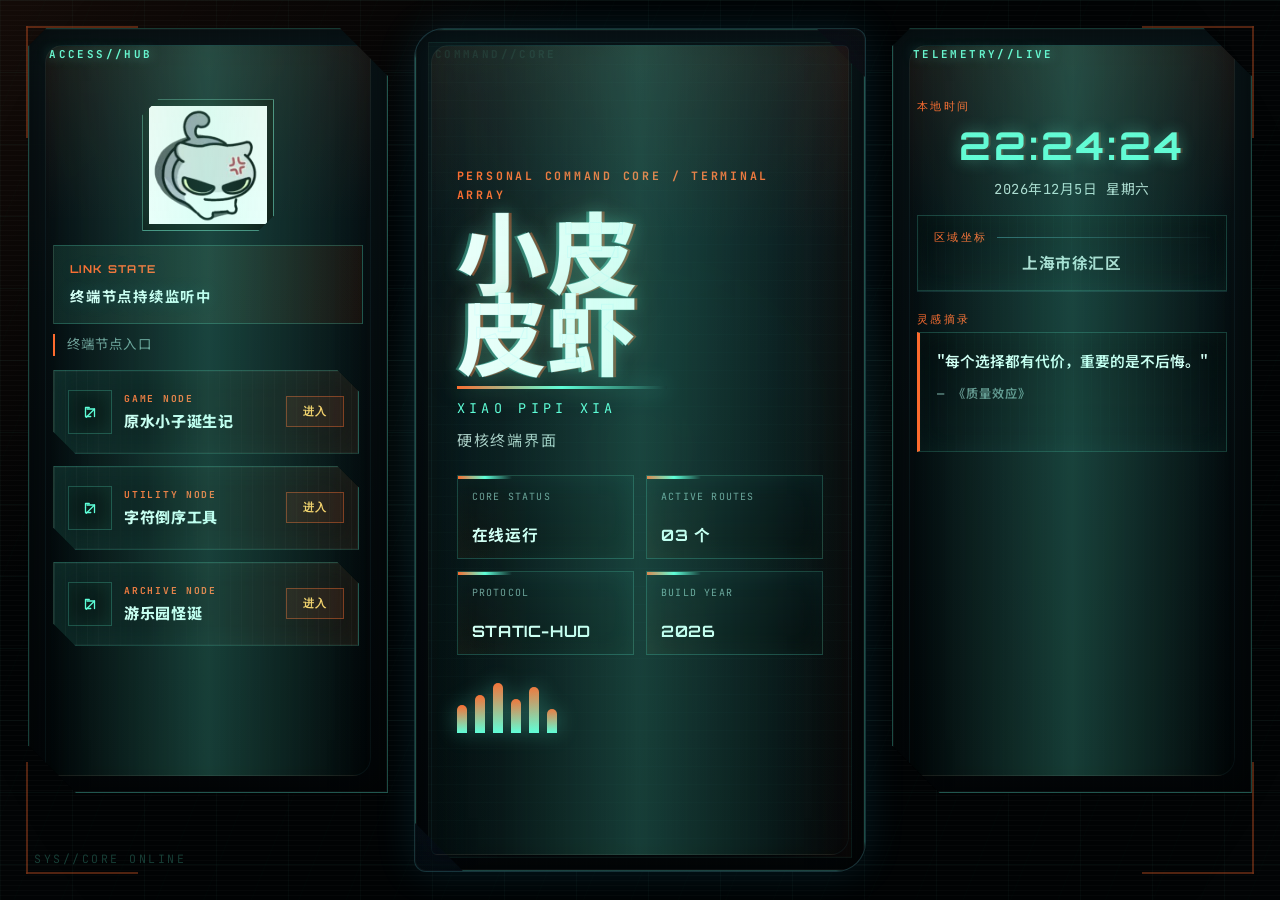
==== commit 38a60003: "1" ====
--- a/index.html
+++ b/index.html
@@ -2391,6 +2391,556 @@
                 font-size: 1rem;
             }
         }
+
+        /* Hardcore command-core override */
+        :root {
+            --page-pad: clamp(18px, 2.2vw, 34px);
+            --page-bg-image: url('images/bg1.webp');
+            --hard-bg: #020405;
+            --hard-panel: rgba(4, 10, 13, 0.84);
+            --hard-panel-2: rgba(8, 18, 22, 0.72);
+            --hard-line: rgba(95, 255, 219, 0.28);
+            --hard-line-hot: rgba(255, 106, 45, 0.72);
+            --hard-text: #d8fff5;
+            --hard-muted: #6d9b94;
+            --hard-accent: #5fffd9;
+            --hard-hot: #ff6a2d;
+            --hard-warn: #ffd166;
+            --mouse-x: 50%;
+            --mouse-y: 50%;
+        }
+
+        html {
+            background: #000;
+        }
+
+        body {
+            font-family: "Rajdhani", "Noto Sans SC", sans-serif;
+            color: var(--hard-text);
+            background:
+                radial-gradient(circle at var(--mouse-x) var(--mouse-y), rgba(95, 255, 217, 0.16), transparent 18rem),
+                linear-gradient(135deg, rgba(255, 106, 45, 0.07), transparent 28%),
+                #020405;
+            overflow: hidden;
+        }
+
+        body::before,
+        body::after {
+            content: "";
+            position: fixed;
+            inset: 0;
+            pointer-events: none;
+        }
+
+        body::before {
+            z-index: 0;
+            background:
+                radial-gradient(circle at 18% 20%, rgba(255, 106, 45, 0.16), transparent 22%),
+                radial-gradient(circle at 78% 10%, rgba(95, 255, 217, 0.12), transparent 24%),
+                linear-gradient(180deg, rgba(0, 0, 0, 0.28), rgba(0, 0, 0, 0.82)),
+                var(--page-bg-image) center / cover no-repeat;
+            filter: grayscale(0.72) contrast(1.52) brightness(0.44) saturate(0.72);
+            transform: scale(1.04);
+        }
+
+        body::after {
+            z-index: 1;
+            background:
+                linear-gradient(rgba(95, 255, 217, 0.055) 1px, transparent 1px),
+                linear-gradient(90deg, rgba(95, 255, 217, 0.045) 1px, transparent 1px),
+                repeating-linear-gradient(180deg, rgba(255, 255, 255, 0.03) 0 1px, transparent 1px 5px),
+                radial-gradient(circle at center, transparent 0 42%, rgba(0, 0, 0, 0.78) 100%);
+            background-size: 72px 72px, 72px 72px, 100% 5px, 100% 100%;
+            mix-blend-mode: screen;
+            opacity: 0.62;
+            animation: hard-scan 8s linear infinite;
+        }
+
+        .hardcore-overlay {
+            position: fixed;
+            inset: 0;
+            z-index: 2;
+            pointer-events: none;
+            background:
+                linear-gradient(var(--hard-line-hot), var(--hard-line-hot)) left 26px top 26px / 112px 2px no-repeat,
+                linear-gradient(var(--hard-line-hot), var(--hard-line-hot)) left 26px top 26px / 2px 112px no-repeat,
+                linear-gradient(var(--hard-line-hot), var(--hard-line-hot)) right 26px top 26px / 112px 2px no-repeat,
+                linear-gradient(var(--hard-line-hot), var(--hard-line-hot)) right 26px top 26px / 2px 112px no-repeat,
+                linear-gradient(var(--hard-line-hot), var(--hard-line-hot)) left 26px bottom 26px / 112px 2px no-repeat,
+                linear-gradient(var(--hard-line-hot), var(--hard-line-hot)) left 26px bottom 26px / 2px 112px no-repeat,
+                linear-gradient(var(--hard-line-hot), var(--hard-line-hot)) right 26px bottom 26px / 112px 2px no-repeat,
+                linear-gradient(var(--hard-line-hot), var(--hard-line-hot)) right 26px bottom 26px / 2px 112px no-repeat;
+            opacity: 0.44;
+        }
+
+        .hardcore-overlay::before {
+            content: "SYS//CORE ONLINE";
+            position: absolute;
+            left: 34px;
+            bottom: 34px;
+            color: rgba(95, 255, 217, 0.52);
+            font-family: "JetBrains Mono", monospace;
+            font-size: 0.72rem;
+            letter-spacing: 0.22em;
+        }
+
+        .hardcore-overlay::after {
+            content: "";
+            position: absolute;
+            inset: -10%;
+            background:
+                repeating-linear-gradient(112deg, transparent 0 18px, rgba(95, 255, 217, 0.055) 18px 19px, transparent 19px 44px),
+                radial-gradient(circle at var(--mouse-x) var(--mouse-y), rgba(255, 106, 45, 0.18), transparent 12rem);
+            opacity: 0.5;
+            animation: hard-grid-drift 18s linear infinite;
+        }
+
+        .main-wrapper {
+            position: relative;
+            z-index: 10;
+            display: grid;
+            grid-template-columns: minmax(286px, 360px) minmax(430px, 1fr) minmax(286px, 360px);
+            width: min(100%, 1480px);
+            min-height: calc(100vh - (var(--page-pad) * 2));
+            gap: clamp(18px, 2vw, 30px);
+            align-items: stretch;
+        }
+
+        .container,
+        .info-panel,
+        .title-shell {
+            border-radius: 0;
+            border: 1px solid var(--hard-line);
+            background:
+                linear-gradient(180deg, rgba(10, 24, 28, 0.88), rgba(2, 6, 8, 0.9)),
+                repeating-linear-gradient(90deg, rgba(255, 255, 255, 0.025) 0 1px, transparent 1px 10px);
+            box-shadow:
+                0 0 0 1px rgba(0, 0, 0, 0.78),
+                0 24px 70px rgba(0, 0, 0, 0.48),
+                0 0 42px rgba(95, 255, 217, 0.08),
+                inset 0 0 0 1px rgba(255, 255, 255, 0.035),
+                inset 0 0 44px rgba(0, 0, 0, 0.62);
+            clip-path: polygon(0 18px, 18px 0, calc(100% - 48px) 0, 100% 48px, 100% 100%, 48px 100%, 0 calc(100% - 48px));
+            backdrop-filter: blur(18px) saturate(1.15);
+        }
+
+        .container::before,
+        .info-panel::before,
+        .title-container::before {
+            top: 18px;
+            left: 20px;
+            color: var(--hard-accent);
+            font-family: "JetBrains Mono", monospace;
+            font-size: 0.68rem;
+            letter-spacing: 0.22em;
+            text-shadow: 0 0 12px rgba(95, 255, 217, 0.55);
+        }
+
+        .container::after,
+        .info-panel::after,
+        .title-container::after {
+            background:
+                linear-gradient(90deg, transparent, rgba(95, 255, 217, 0.32), transparent),
+                linear-gradient(180deg, rgba(255, 106, 45, 0.1), transparent 24%);
+            opacity: 0.7;
+        }
+
+        .container::before {
+            content: "ACCESS//HUB";
+        }
+
+        .info-panel::before {
+            content: "TELEMETRY//LIVE";
+        }
+
+        .title-container::before {
+            content: "COMMAND//CORE";
+        }
+
+        .container,
+        .info-panel {
+            padding: 70px 24px 24px;
+        }
+
+        .title-container {
+            position: relative;
+            inset: auto;
+            transform: none;
+            z-index: 12;
+            pointer-events: auto;
+            padding: 0;
+            animation: hard-drop 0.9s cubic-bezier(0.2, 0.8, 0.2, 1) both;
+        }
+
+        .title-shell {
+            min-height: 100%;
+            padding: clamp(28px, 3.2vw, 46px);
+            display: grid;
+            align-content: center;
+            gap: 22px;
+            overflow: hidden;
+        }
+
+        .title-shell::before {
+            content: "";
+            position: absolute;
+            inset: 12px;
+            border: 1px solid rgba(95, 255, 217, 0.14);
+            background:
+                linear-gradient(90deg, rgba(95, 255, 217, 0.09), transparent 18%, transparent 82%, rgba(255, 106, 45, 0.08)),
+                repeating-linear-gradient(0deg, rgba(95, 255, 217, 0.04) 0 1px, transparent 1px 18px);
+            pointer-events: none;
+        }
+
+        .title-kicker,
+        .title-roman,
+        .meta-label,
+        .link-kicker,
+        .date-display,
+        .location-decoration::before,
+        .quote-item .quote-source {
+            font-family: "JetBrains Mono", "Noto Sans SC", monospace;
+            text-transform: uppercase;
+        }
+
+        .title-kicker {
+            color: var(--hard-hot);
+            font-size: clamp(0.72rem, 0.9vw, 0.86rem);
+            letter-spacing: 0.24em;
+        }
+
+        .title-wordmark {
+            color: #effffb;
+            font-family: "Orbitron", "Noto Sans SC", sans-serif;
+            font-size: clamp(3.2rem, 7vw, 7.2rem);
+            font-weight: 800;
+            line-height: 0.9;
+            letter-spacing: 0.02em;
+            text-shadow:
+                3px 0 0 rgba(255, 106, 45, 0.42),
+                -3px 0 0 rgba(95, 255, 217, 0.32),
+                0 0 18px rgba(95, 255, 217, 0.35),
+                0 0 54px rgba(255, 106, 45, 0.16);
+            animation: hard-title-glitch 7s steps(2) infinite;
+        }
+
+        .title-wordmark::after {
+            height: 3px;
+            background: linear-gradient(90deg, var(--hard-hot), var(--hard-accent), transparent);
+            box-shadow: 0 0 22px rgba(95, 255, 217, 0.45);
+        }
+
+        .title-roman {
+            color: var(--hard-accent);
+            letter-spacing: 0.32em;
+        }
+
+        .title-description {
+            color: #a9c9c2;
+            font-family: "Noto Sans SC", sans-serif;
+            letter-spacing: 0.12em;
+        }
+
+        .title-meta-grid {
+            gap: 12px;
+        }
+
+        .title-meta-card {
+            border-radius: 0;
+            border: 1px solid rgba(95, 255, 217, 0.22);
+            background:
+                linear-gradient(180deg, rgba(5, 15, 18, 0.92), rgba(0, 0, 0, 0.38)),
+                linear-gradient(90deg, rgba(255, 106, 45, 0.08), transparent 42%);
+            box-shadow: inset 0 0 26px rgba(95, 255, 217, 0.055);
+        }
+
+        .title-meta-card::before {
+            height: 3px;
+            background: linear-gradient(90deg, var(--hard-hot), var(--hard-accent), transparent);
+        }
+
+        .meta-label {
+            color: var(--hard-muted);
+        }
+
+        .title-meta-card strong {
+            color: var(--hard-text);
+            font-family: "Orbitron", "Noto Sans SC", sans-serif;
+        }
+
+        .logo {
+            width: 132px;
+            height: 132px;
+            border-radius: 0;
+            padding: 6px;
+            border: 1px solid rgba(95, 255, 217, 0.44);
+            background:
+                linear-gradient(135deg, rgba(95, 255, 217, 0.18), rgba(255, 106, 45, 0.08)),
+                #030809;
+            box-shadow:
+                0 0 0 8px rgba(0, 0, 0, 0.34),
+                0 0 36px rgba(95, 255, 217, 0.16),
+                inset 0 0 22px rgba(0, 0, 0, 0.6);
+            filter: grayscale(0.2) contrast(1.1) saturate(0.86);
+            clip-path: polygon(0 16px, 16px 0, 100% 0, 100% calc(100% - 16px), calc(100% - 16px) 100%, 0 100%);
+        }
+
+        .logo:hover {
+            filter: grayscale(0) contrast(1.28) saturate(1.2);
+        }
+
+        .subtitle {
+            width: 100%;
+            padding: 14px 16px;
+            border-radius: 0;
+            border: 1px solid rgba(95, 255, 217, 0.22);
+            background:
+                linear-gradient(90deg, rgba(95, 255, 217, 0.12), rgba(255, 106, 45, 0.08)),
+                rgba(0, 0, 0, 0.34);
+            color: var(--hard-text);
+            -webkit-text-fill-color: currentColor;
+            font-family: "JetBrains Mono", "Noto Sans SC", monospace;
+            font-size: 0.9rem;
+            letter-spacing: 0.12em;
+            text-align: left;
+        }
+
+        .subtitle::before {
+            color: var(--hard-hot);
+            content: "LINK STATE";
+        }
+
+        .panel-caption {
+            color: var(--hard-muted);
+            border-left-color: var(--hard-hot);
+            font-family: "JetBrains Mono", "Noto Sans SC", monospace;
+            letter-spacing: 0.08em;
+        }
+
+        .links {
+            gap: 12px;
+            max-height: 360px;
+        }
+
+        .link-item {
+            min-height: 84px;
+            border-radius: 0;
+            border: 1px solid rgba(95, 255, 217, 0.22);
+            background:
+                linear-gradient(90deg, rgba(95, 255, 217, 0.1), rgba(3, 9, 11, 0.95) 30%, rgba(255, 106, 45, 0.08)),
+                repeating-linear-gradient(90deg, rgba(255, 255, 255, 0.03) 0 1px, transparent 1px 11px);
+            color: var(--hard-text);
+            clip-path: polygon(0 0, calc(100% - 22px) 0, 100% 22px, 100% 100%, 22px 100%, 0 calc(100% - 22px));
+            box-shadow:
+                inset 0 0 0 1px rgba(255, 255, 255, 0.03),
+                inset 0 0 28px rgba(95, 255, 217, 0.045);
+        }
+
+        .link-item:nth-child(n) {
+            background:
+                linear-gradient(90deg, rgba(95, 255, 217, 0.1), rgba(3, 9, 11, 0.95) 30%, rgba(255, 106, 45, 0.08)),
+                repeating-linear-gradient(90deg, rgba(255, 255, 255, 0.03) 0 1px, transparent 1px 11px);
+        }
+
+        .link-item::before {
+            background: linear-gradient(90deg, transparent, rgba(255, 106, 45, 0.32), rgba(95, 255, 217, 0.22), transparent);
+        }
+
+        .link-item:hover {
+            transform: translateX(6px);
+            border-color: rgba(255, 106, 45, 0.72);
+            box-shadow:
+                0 0 28px rgba(255, 106, 45, 0.18),
+                inset 0 0 32px rgba(95, 255, 217, 0.08);
+        }
+
+        .link-icon {
+            border-radius: 0;
+            border-color: rgba(95, 255, 217, 0.26);
+            background: rgba(0, 0, 0, 0.38);
+            color: var(--hard-accent);
+            box-shadow: inset 0 0 20px rgba(95, 255, 217, 0.08);
+        }
+
+        .link-icon-svg path {
+            stroke: currentColor;
+        }
+
+        .link-kicker {
+            color: var(--hard-hot);
+            letter-spacing: 0.18em;
+        }
+
+        .link-text {
+            color: var(--hard-text);
+            font-family: "Noto Sans SC", sans-serif;
+            font-weight: 800;
+        }
+
+        .link-arrow {
+            border-radius: 0;
+            border-color: rgba(255, 106, 45, 0.42);
+            background: rgba(255, 106, 45, 0.08);
+            color: var(--hard-warn);
+            font-family: "JetBrains Mono", monospace;
+        }
+
+        .time-display {
+            color: var(--hard-accent);
+            font-family: "Orbitron", "JetBrains Mono", monospace;
+            font-size: clamp(2rem, 3vw, 3.18rem);
+            text-shadow:
+                0 0 16px rgba(95, 255, 217, 0.4),
+                2px 0 0 rgba(255, 106, 45, 0.22);
+        }
+
+        .date-display,
+        .location-text {
+            color: #b9d8d1;
+            font-family: "JetBrains Mono", "Noto Sans SC", monospace;
+        }
+
+        .location-section,
+        .quote-item,
+        .welcome-message {
+            border-radius: 0;
+            border: 1px solid rgba(95, 255, 217, 0.2);
+            background:
+                linear-gradient(180deg, rgba(0, 0, 0, 0.36), rgba(7, 18, 20, 0.54)),
+                repeating-linear-gradient(90deg, rgba(95, 255, 217, 0.025) 0 1px, transparent 1px 9px);
+            box-shadow: inset 0 0 24px rgba(95, 255, 217, 0.045);
+        }
+
+        .info-top::before,
+        .info-bottom::before,
+        .location-decoration::before {
+            color: var(--hard-hot);
+            font-family: "JetBrains Mono", monospace;
+            letter-spacing: 0.22em;
+        }
+
+        .quote-item {
+            border-left: 3px solid var(--hard-hot);
+        }
+
+        .quote-item .quote-text {
+            color: var(--hard-text);
+            font-family: "Noto Sans SC", sans-serif;
+            font-weight: 600;
+        }
+
+        .quote-item .quote-source {
+            color: var(--hard-muted);
+        }
+
+        .title-spectrum {
+            filter: drop-shadow(0 0 10px rgba(95, 255, 217, 0.35));
+        }
+
+        .spectrum-bar {
+            background: linear-gradient(180deg, var(--hard-hot), var(--hard-accent));
+            animation: spectrum-pulse 1.2s ease-in-out infinite alternate;
+        }
+
+        body.hard-glitch .title-wordmark,
+        body.hard-glitch .container,
+        body.hard-glitch .info-panel {
+            filter: contrast(1.35) brightness(1.08);
+            transform: translateX(-1px);
+        }
+
+        @keyframes hard-scan {
+            from {
+                background-position: 0 0, 0 0, 0 0, 0 0;
+            }
+
+            to {
+                background-position: 0 72px, 72px 0, 0 20px, 0 0;
+            }
+        }
+
+        @keyframes hard-grid-drift {
+            from {
+                transform: translate3d(0, 0, 0);
+            }
+
+            to {
+                transform: translate3d(5%, 3%, 0);
+            }
+        }
+
+        @keyframes hard-title-glitch {
+            0%, 89%, 100% {
+                transform: translate(0, 0);
+            }
+
+            90% {
+                transform: translate(-3px, 1px);
+            }
+
+            91% {
+                transform: translate(4px, -1px);
+            }
+
+            92% {
+                transform: translate(0, 0);
+            }
+        }
+
+        @keyframes hard-drop {
+            from {
+                opacity: 0;
+                transform: translateY(18px) scale(0.98);
+            }
+
+            to {
+                opacity: 1;
+                transform: translateY(0) scale(1);
+            }
+        }
+
+        @media (max-width: 1200px) {
+            body {
+                overflow-y: auto;
+            }
+
+            .main-wrapper {
+                grid-template-columns: 1fr;
+                width: min(100%, 760px);
+            }
+
+            .title-container {
+                order: 0;
+            }
+
+            .container {
+                order: 1;
+            }
+
+            .info-panel {
+                order: 2;
+            }
+        }
+
+        @media (max-width: 768px) {
+            .hardcore-overlay {
+                opacity: 0.58;
+            }
+
+            .container,
+            .info-panel,
+            .title-shell {
+                clip-path: polygon(0 12px, 12px 0, calc(100% - 28px) 0, 100% 28px, 100% 100%, 28px 100%, 0 calc(100% - 28px));
+            }
+
+            .title-wordmark {
+                font-size: clamp(2.7rem, 15vw, 4.4rem);
+            }
+
+            .link-item {
+                grid-template-columns: 44px minmax(0, 1fr);
+            }
+        }
     </style>
 </head>
 <body>
@@ -2399,8 +2949,8 @@
         <div class="container">
             <img src="images/1.jpg" alt="Logo" class="logo" id="mainLogo">
 
-            <p class="subtitle" id="subtitleText">欢迎进入小皮皮虾的控制台</p>
-            <p class="panel-caption">网页入口</p>
+            <p class="subtitle" id="subtitleText">核心链路已接入</p>
+            <p class="panel-caption">终端节点入口</p>
 
             <div class="links"></div>
             <p class="empty-tip">暂时还没有可用入口</p>
@@ -2410,26 +2960,26 @@
         <div class="title-container">
             <div class="title-shell">
                 <div class="title-copy">
-                    <p class="title-kicker">个人主站 / 轨道控制界面</p>
+                    <p class="title-kicker">PERSONAL COMMAND CORE / TERMINAL ARRAY</p>
                     <h1 class="title-wordmark">小皮皮虾</h1>
                     <p class="title-roman">XIAO PIPI XIA</p>
-                    <p class="title-description">控制界面</p>
+                    <p class="title-description">硬核终端界面</p>
                 </div>
                 <div class="title-meta-grid">
                     <div class="title-meta-card">
-                        <span class="meta-label">节点状态</span>
+                        <span class="meta-label">CORE STATUS</span>
                         <strong>在线运行</strong>
                     </div>
                     <div class="title-meta-card">
-                        <span class="meta-label">活动入口</span>
+                        <span class="meta-label">ACTIVE ROUTES</span>
                         <strong><span id="titleRouteCount">01</span> 个</strong>
                     </div>
                     <div class="title-meta-card">
-                        <span class="meta-label">界面协议</span>
-                        <strong>静态终端</strong>
+                        <span class="meta-label">PROTOCOL</span>
+                        <strong>STATIC-HUD</strong>
                     </div>
                     <div class="title-meta-card">
-                        <span class="meta-label">构建年份</span>
+                        <span class="meta-label">BUILD YEAR</span>
                         <strong id="titleBuildYear">2026</strong>
                     </div>
                 </div>
@@ -2467,9 +3017,9 @@
     <script>
         // 动态生成按钮的配置
         const buttonConfig = [
-            { href: 'build_sy/', kicker: '合成大sy', text: '原水小子诞生记' },
-            { href: 'tool/', kicker: '实用工具', text: '字符倒序工具' },
-            { href: 'cipher_game/', kicker: '文字冒险', text: 'sy历险记' },
+            { href: 'build_sy/', kicker: 'GAME NODE', text: '原水小子诞生记' },
+            { href: 'tool/', kicker: 'UTILITY NODE', text: '字符倒序工具' },
+            { href: 'cipher_game/', kicker: 'ARCHIVE NODE', text: '游乐园怪诞' },
             // { href: 'Web/005/refresh.html', kicker: 'WEB EXPERIMENT', text: '原水小子' },
             // { href: 'Web/007', kicker: 'PERSONAL NODE', text: 'jx宝宝' },
             // { href: 'Web/008', kicker: 'PERSONAL NODE', text: 'gjy宝宝' },
@@ -2534,6 +3084,7 @@
         function initializeHome() {
             generateButtons();
             syncTitleTelemetry();
+            initializeHardcoreInterface();
 
             const quoteDisplay = document.getElementById('quoteDisplay');
             if (quoteDisplay) {
@@ -2548,6 +3099,27 @@
             currentQuoteIndex = Math.floor(Math.random() * gameQuotes.length);
             showQuote(currentQuoteIndex);
             window.setInterval(nextQuote, 10000);
+        }
+
+        function initializeHardcoreInterface() {
+            if (!document.querySelector('.hardcore-overlay')) {
+                const overlay = document.createElement('div');
+                overlay.className = 'hardcore-overlay';
+                overlay.setAttribute('aria-hidden', 'true');
+                document.body.appendChild(overlay);
+            }
+
+            document.addEventListener('pointermove', (event) => {
+                document.documentElement.style.setProperty('--mouse-x', `${event.clientX}px`);
+                document.documentElement.style.setProperty('--mouse-y', `${event.clientY}px`);
+            });
+
+            window.setInterval(() => {
+                document.body.classList.add('hard-glitch');
+                window.setTimeout(() => {
+                    document.body.classList.remove('hard-glitch');
+                }, 140 + Math.random() * 160);
+            }, 4600);
         }
         // 缓存控制
         (function() {
@@ -2623,8 +3195,8 @@
 
         // 左侧欢迎语切换
         const subtitleMessages = [
-            "欢迎进入小皮皮虾的控制台",
-            "项目入口与实验页面持续整理中"
+            "核心链路已接入",
+            "终端节点持续监听中"
         ];
         let currentSubtitleIndex = 0;
         const subtitleMessage = document.getElementById('subtitleText');
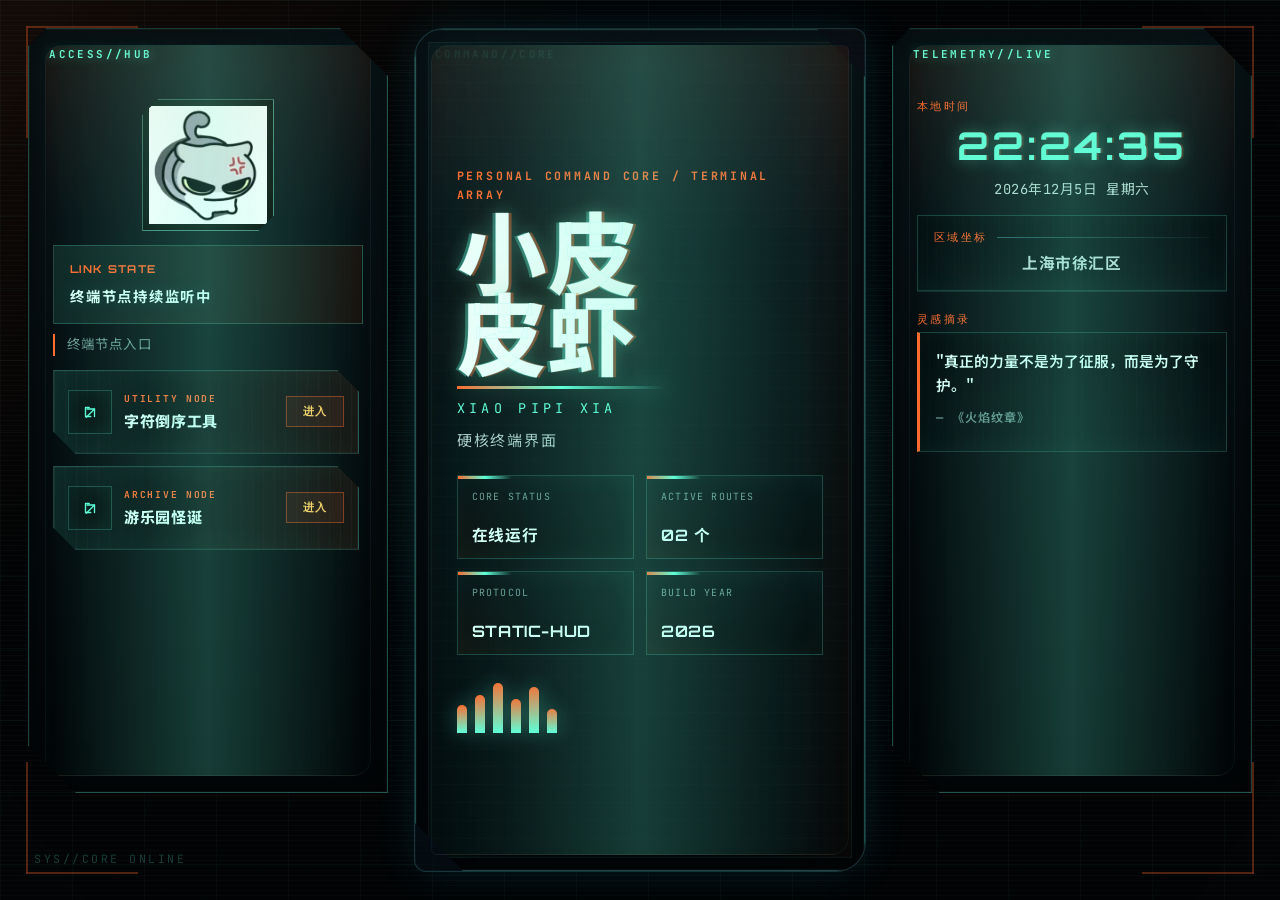
==== commit e4a93a76: "1" ====
--- a/index.html
+++ b/index.html
@@ -3017,7 +3017,6 @@
     <script>
         // 动态生成按钮的配置
         const buttonConfig = [
-            { href: 'build_sy/', kicker: 'GAME NODE', text: '原水小子诞生记' },
             { href: 'tool/', kicker: 'UTILITY NODE', text: '字符倒序工具' },
             { href: 'cipher_game/', kicker: 'ARCHIVE NODE', text: '游乐园怪诞' },
             // { href: 'Web/005/refresh.html', kicker: 'WEB EXPERIMENT', text: '原水小子' },
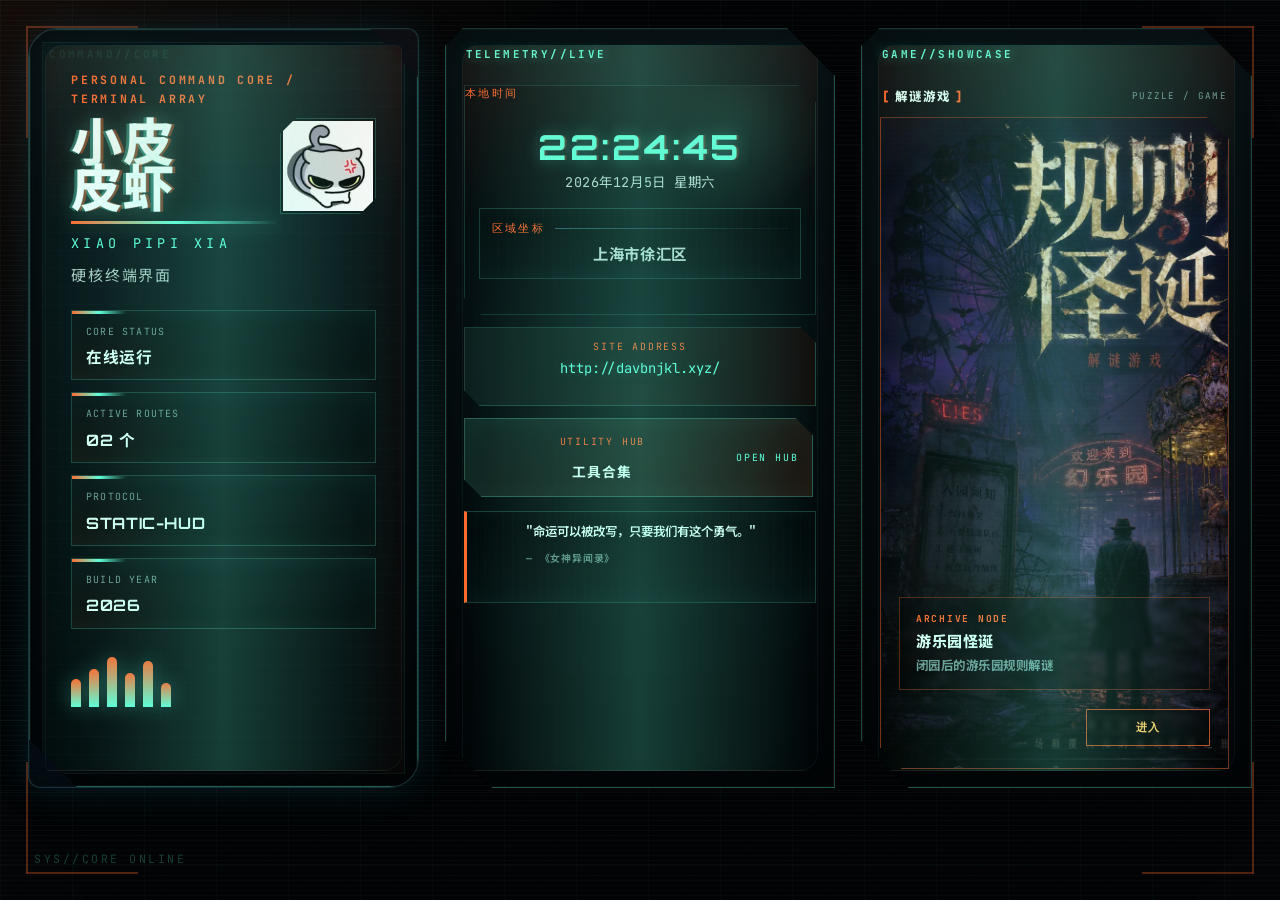
==== commit e4157c55: "1" ====
--- a/index.html
+++ b/index.html
@@ -2250,7 +2250,7 @@
         }
 
         .info-bottom::before {
-            content: '灵感摘录';
+            content: '';
         }
 
         .location-section {
@@ -2722,6 +2722,54 @@
             max-height: 360px;
         }
 
+        .route-section {
+            display: grid;
+            gap: 10px;
+        }
+
+        .route-section + .route-section {
+            margin-top: 6px;
+            padding-top: 14px;
+            border-top: 1px solid rgba(95, 255, 217, 0.16);
+        }
+
+        .route-section-head {
+            display: flex;
+            align-items: center;
+            justify-content: space-between;
+            gap: 10px;
+            min-width: 0;
+            padding: 0 2px;
+            font-family: "JetBrains Mono", "Noto Sans SC", monospace;
+            text-transform: uppercase;
+        }
+
+        .route-section-title {
+            color: var(--hard-text);
+            font-size: 0.78rem;
+            font-weight: 800;
+            letter-spacing: 0.16em;
+        }
+
+        .route-section-title::before {
+            content: "[";
+            color: var(--hard-hot);
+            margin-right: 4px;
+        }
+
+        .route-section-title::after {
+            content: "]";
+            color: var(--hard-hot);
+            margin-left: 4px;
+        }
+
+        .route-section-code {
+            color: var(--hard-muted);
+            font-size: 0.58rem;
+            letter-spacing: 0.14em;
+            text-align: right;
+        }
+
         .link-item {
             min-height: 84px;
             border-radius: 0;
@@ -2754,6 +2802,94 @@
                 inset 0 0 32px rgba(95, 255, 217, 0.08);
         }
 
+        .link-item--promo {
+            grid-template-columns: 1fr;
+            align-items: stretch;
+            gap: 0;
+            min-height: 0;
+            padding: 0;
+            overflow: hidden;
+        }
+
+        .link-item--promo:hover {
+            transform: translateY(-3px);
+        }
+
+        .link-media {
+            position: relative;
+            display: block;
+            aspect-ratio: 3 / 4;
+            min-height: 260px;
+            overflow: hidden;
+            border-bottom: 1px solid rgba(255, 106, 45, 0.32);
+            background: #020405;
+        }
+
+        .link-media::before,
+        .link-media::after {
+            content: "";
+            position: absolute;
+            inset: 0;
+            pointer-events: none;
+            z-index: 1;
+        }
+
+        .link-media::before {
+            background:
+                linear-gradient(180deg, transparent 38%, rgba(0, 0, 0, 0.72)),
+                radial-gradient(circle at 52% 28%, transparent 0 28%, rgba(0, 0, 0, 0.48) 100%);
+        }
+
+        .link-media::after {
+            background:
+                linear-gradient(90deg, rgba(95, 255, 217, 0.18), transparent 18%, transparent 82%, rgba(255, 106, 45, 0.2)),
+                repeating-linear-gradient(180deg, rgba(255, 255, 255, 0.05) 0 1px, transparent 1px 5px);
+            mix-blend-mode: screen;
+            opacity: 0.56;
+        }
+
+        .link-media img {
+            width: 100%;
+            height: 100%;
+            display: block;
+            object-fit: cover;
+            filter: contrast(1.08) saturate(0.92) brightness(0.86);
+            transition: transform 0.35s ease, filter 0.35s ease;
+        }
+
+        .link-item--promo:hover .link-media img {
+            transform: scale(1.04);
+            filter: contrast(1.18) saturate(1.05) brightness(0.96);
+        }
+
+        .link-item--promo .link-icon {
+            position: absolute;
+            right: 14px;
+            top: 14px;
+            z-index: 2;
+            width: 42px;
+            height: 42px;
+            background: rgba(0, 0, 0, 0.56);
+            backdrop-filter: blur(10px);
+        }
+
+        .link-item--promo .link-copy {
+            padding: 14px 14px 10px;
+        }
+
+        .link-desc {
+            color: var(--hard-muted);
+            font-family: "Noto Sans SC", sans-serif;
+            font-size: 0.78rem;
+            line-height: 1.5;
+            letter-spacing: 0.04em;
+        }
+
+        .link-item--promo .link-arrow {
+            width: calc(100% - 28px);
+            margin: 0 14px 14px;
+        }
+
         .link-icon {
             border-radius: 0;
             border-color: rgba(95, 255, 217, 0.26);
@@ -2940,6 +3076,545 @@
             .link-item {
                 grid-template-columns: 44px minmax(0, 1fr);
             }
+
+            .link-item--promo {
+                grid-template-columns: 1fr;
+            }
+
+            .link-media {
+                min-height: 220px;
+            }
+        }
+
+        /* Swap telemetry and route board: game showcase lives on the far right. */
+        .main-wrapper {
+            grid-template-columns: minmax(270px, 330px) minmax(420px, 1fr) minmax(420px, 540px);
+        }
+
+        .info-panel {
+            order: 1;
+        }
+
+        .title-container {
+            order: 2;
+        }
+
+        .container {
+            order: 3;
+            max-width: none;
+            max-height: none;
+        }
+
+        .links {
+            max-height: none;
+        }
+
+        .route-section:first-child {
+            gap: 12px;
+        }
+
+        .link-item--promo {
+            min-height: 0;
+            border-color: rgba(255, 106, 45, 0.42);
+            box-shadow:
+                0 0 0 1px rgba(0, 0, 0, 0.72),
+                0 0 34px rgba(255, 106, 45, 0.13),
+                inset 0 0 22px rgba(95, 255, 217, 0.045);
+        }
+
+        .link-media {
+            min-height: clamp(360px, 58vh, 620px);
+        }
+
+        .link-media::before {
+            background:
+                linear-gradient(180deg, transparent 58%, rgba(0, 0, 0, 0.36)),
+                radial-gradient(circle at 52% 28%, transparent 0 48%, rgba(0, 0, 0, 0.16) 100%);
+        }
+
+        .link-media::after {
+            opacity: 0.2;
+        }
+
+        .link-media img {
+            filter: contrast(1.02) saturate(1.02) brightness(0.98);
+        }
+
+        .link-item--promo:hover .link-media img {
+            filter: contrast(1.06) saturate(1.08) brightness(1.02);
+        }
+
+        .link-item--promo .link-icon {
+            background: rgba(0, 0, 0, 0.28);
+            border-color: rgba(95, 255, 217, 0.18);
+            box-shadow: inset 0 0 12px rgba(95, 255, 217, 0.04);
+            backdrop-filter: blur(4px);
+        }
+
+        .logo {
+            padding: 2px;
+            border-color: rgba(95, 255, 217, 0.24);
+            background: rgba(3, 8, 9, 0.24);
+            box-shadow:
+                0 0 0 4px rgba(0, 0, 0, 0.2),
+                0 0 18px rgba(95, 255, 217, 0.08),
+                inset 0 0 10px rgba(0, 0, 0, 0.32);
+            filter: contrast(1.02) saturate(1.02) brightness(0.98);
+        }
+
+        .logo:hover {
+            filter: contrast(1.08) saturate(1.08) brightness(1.02);
+        }
+
+        @media (max-width: 1200px) {
+            .main-wrapper {
+                grid-template-columns: 1fr;
+            }
+
+            .title-container {
+                order: 1;
+            }
+
+            .container {
+                order: 2;
+            }
+
+            .info-panel {
+                order: 3;
+            }
+
+            .link-media {
+                min-height: clamp(300px, 68vw, 560px);
+            }
+        }
+
+        @media (max-width: 768px) {
+            .link-media {
+                min-height: 300px;
+            }
+        }
+
+        /* Final three-zone layout: core / telemetry+tool / game poster. */
+        .main-wrapper {
+            grid-template-columns: minmax(330px, 390px) minmax(300px, 380px) minmax(480px, 620px);
+        }
+
+        .title-container {
+            order: 1;
+        }
+
+        .info-panel {
+            order: 2;
+            display: grid;
+            grid-template-rows: auto auto auto auto;
+            align-content: start;
+            gap: 12px;
+            padding: 56px 18px 18px;
+        }
+
+        .container {
+            order: 3;
+            padding: 58px 18px 18px;
+        }
+
+        .container::before {
+            content: "GAME//SHOWCASE";
+        }
+
+        .title-container::before {
+            content: "COMMAND//CORE";
+        }
+
+        .title-shell {
+            align-content: start;
+        }
+
+        .title-identity {
+            display: grid;
+            grid-template-columns: minmax(0, 1fr) 108px;
+            align-items: center;
+            gap: 16px;
+        }
+
+        .title-identity .logo {
+            width: 108px;
+            height: 108px;
+            margin: 0;
+            justify-self: end;
+        }
+
+        .title-wordmark {
+            font-size: clamp(2.55rem, 4.4vw, 4.6rem);
+        }
+
+        .title-meta-grid {
+            grid-template-columns: 1fr;
+        }
+
+        .title-meta-card {
+            min-height: 68px;
+        }
+
+        .info-top {
+            display: grid;
+            align-content: center;
+            min-height: 218px;
+            padding: 18px 14px;
+            border: 1px solid rgba(95, 255, 217, 0.16);
+            background:
+                radial-gradient(circle at 78% 16%, rgba(95, 255, 217, 0.12), transparent 28%),
+                linear-gradient(180deg, rgba(0, 0, 0, 0.28), rgba(6, 16, 18, 0.46));
+            clip-path: polygon(0 0, calc(100% - 18px) 0, 100% 18px, 100% 100%, 18px 100%, 0 calc(100% - 18px));
+        }
+
+        .info-bottom {
+            padding: 0;
+            margin-top: 2px;
+            align-self: stretch;
+        }
+
+        .time-display {
+            font-size: clamp(2rem, 2.7vw, 3rem);
+            margin: 4px 0;
+        }
+
+        .date-display {
+            font-size: 0.84rem;
+            margin-bottom: 8px;
+        }
+
+        .location-section {
+            margin-top: 8px;
+            padding: 12px 12px;
+        }
+
+        .location-text {
+            font-size: 0.96rem;
+        }
+
+        .site-address {
+            display: grid;
+            gap: 6px;
+            min-width: 0;
+            padding: 12px 14px;
+            border: 1px solid rgba(95, 255, 217, 0.2);
+            background:
+                linear-gradient(90deg, rgba(95, 255, 217, 0.09), rgba(255, 106, 45, 0.06)),
+                rgba(0, 0, 0, 0.28);
+            clip-path: polygon(0 0, calc(100% - 16px) 0, 100% 16px, 100% 100%, 16px 100%, 0 calc(100% - 16px));
+        }
+
+        .site-address-label {
+            color: var(--hard-hot);
+            font-family: "JetBrains Mono", monospace;
+            font-size: 0.62rem;
+            letter-spacing: 0.18em;
+        }
+
+        .site-address-copy {
+            appearance: none;
+            width: 100%;
+            padding: 0;
+            border: 0;
+            background: transparent;
+            color: var(--hard-accent);
+            font-family: "JetBrains Mono", monospace;
+            font-size: clamp(0.86rem, 1.05vw, 1rem);
+            line-height: 1.35;
+            text-align: center;
+            cursor: pointer;
+            overflow-wrap: anywhere;
+            text-shadow: 0 0 14px rgba(95, 255, 217, 0.28);
+        }
+
+        .site-address-copy:hover {
+            color: var(--hard-warn);
+        }
+
+        .site-address-status {
+            min-height: 1em;
+            color: var(--hard-warn);
+            font-family: "JetBrains Mono", monospace;
+            font-size: 0.58rem;
+            letter-spacing: 0.14em;
+            text-align: center;
+        }
+
+        .quotes-section {
+            margin-top: 0;
+            padding: 0;
+        }
+
+        .quote-item,
+        .welcome-message {
+            min-height: 92px;
+            padding: 10px 12px;
+        }
+
+        .quote-item .quote-text {
+            font-size: 0.78rem;
+            line-height: 1.48;
+        }
+
+        .quote-item .quote-source {
+            font-size: 0.62rem;
+        }
+
+        .tool-strip {
+            display: grid;
+            gap: 8px;
+            align-content: start;
+            min-height: 0;
+            max-height: none;
+            overflow-y: auto;
+            padding-right: 3px;
+            scrollbar-width: thin;
+            scrollbar-color: rgba(95, 255, 217, 0.34) rgba(0, 0, 0, 0.18);
+        }
+
+        .tool-strip::-webkit-scrollbar {
+            width: 5px;
+        }
+
+        .tool-strip::-webkit-scrollbar-track {
+            background: rgba(0, 0, 0, 0.18);
+        }
+
+        .tool-strip::-webkit-scrollbar-thumb {
+            background: rgba(95, 255, 217, 0.34);
+        }
+
+        .tool-launch {
+            position: relative;
+            display: grid;
+            grid-template-columns: minmax(0, 1fr) auto;
+            align-items: center;
+            gap: 6px 10px;
+            min-height: 79px;
+            padding: 12px 14px;
+            color: var(--hard-text);
+            text-decoration: none;
+            border: 1px solid rgba(95, 255, 217, 0.28);
+            background:
+                linear-gradient(135deg, rgba(95, 255, 217, 0.12), rgba(255, 106, 45, 0.1)),
+                rgba(0, 0, 0, 0.34);
+            clip-path: polygon(0 0, calc(100% - 18px) 0, 100% 18px, 100% 100%, 18px 100%, 0 calc(100% - 18px));
+            box-shadow:
+                inset 0 0 24px rgba(95, 255, 217, 0.06),
+                0 0 20px rgba(95, 255, 217, 0.08);
+            overflow: hidden;
+        }
+
+        .tool-launch::before {
+            content: "";
+            position: absolute;
+            inset: 0;
+            background: linear-gradient(90deg, transparent, rgba(95, 255, 217, 0.18), transparent);
+            transform: translateX(-120%);
+            transition: transform 0.45s ease;
+        }
+
+        .tool-launch:hover::before {
+            transform: translateX(120%);
+        }
+
+        .tool-launch-kicker,
+        .tool-launch-action {
+            position: relative;
+            z-index: 1;
+            color: var(--hard-hot);
+            font-family: "JetBrains Mono", monospace;
+            font-size: 0.62rem;
+            letter-spacing: 0.18em;
+        }
+
+        .tool-launch strong {
+            position: relative;
+            z-index: 1;
+            font-family: "Noto Sans SC", sans-serif;
+            grid-column: 1;
+            font-size: clamp(0.86rem, 1.05vw, 1rem);
+            letter-spacing: 0.08em;
+        }
+
+        .tool-launch-action {
+            grid-row: 1 / span 2;
+            grid-column: 2;
+            color: var(--hard-accent);
+            justify-self: end;
+        }
+
+        .links {
+            height: 100%;
+        }
+
+        .route-section {
+            height: 100%;
+            grid-template-rows: auto minmax(0, 1fr);
+        }
+
+        .link-item--promo {
+            position: relative;
+            height: 100%;
+            min-height: clamp(560px, 78vh, 820px);
+        }
+
+        .link-media {
+            min-height: 100%;
+            height: 100%;
+            border-bottom: 0;
+        }
+
+        .link-item--promo .link-icon {
+            display: none;
+        }
+
+        .link-item--promo .link-copy {
+            position: absolute;
+            left: 18px;
+            right: 18px;
+            bottom: 78px;
+            z-index: 3;
+            padding: 14px 16px;
+            border: 1px solid rgba(255, 106, 45, 0.32);
+            background: linear-gradient(180deg, rgba(0, 0, 0, 0.2), rgba(0, 0, 0, 0.48));
+            backdrop-filter: blur(2px);
+        }
+
+        .link-item--promo .link-arrow {
+            position: absolute;
+            right: 18px;
+            bottom: 22px;
+            z-index: 3;
+            width: auto;
+            min-width: 124px;
+            margin: 0;
+            padding: 11px 18px;
+            border-color: rgba(255, 106, 45, 0.72);
+            background: rgba(0, 0, 0, 0.38);
+            color: #ffd166;
+            backdrop-filter: blur(2px);
+        }
+
+        .link-media::before {
+            background:
+                linear-gradient(180deg, transparent 48%, rgba(0, 0, 0, 0.46) 88%),
+                radial-gradient(circle at 50% 22%, transparent 0 55%, rgba(0, 0, 0, 0.16) 100%);
+        }
+
+        .link-media::after {
+            opacity: 0.12;
+        }
+
+        @media (max-width: 1200px) {
+            .main-wrapper {
+                grid-template-columns: 1fr;
+                width: min(100%, 780px);
+            }
+
+            .title-container {
+                order: 1;
+            }
+
+            .info-panel {
+                order: 2;
+            }
+
+            .container {
+                order: 3;
+            }
+
+            .link-item--promo {
+                min-height: clamp(460px, 80vw, 720px);
+            }
+        }
+
+        @media (max-width: 768px) {
+            .title-identity {
+                grid-template-columns: 1fr;
+            }
+
+            .title-identity .logo {
+                justify-self: start;
+                width: 92px;
+                height: 92px;
+            }
+
+            .link-item--promo {
+                min-height: 520px;
+            }
+        }
+
+        /* Normalize the three desktop panels to the same footprint. */
+        .main-wrapper {
+            grid-template-columns: repeat(3, minmax(0, 1fr));
+            align-items: stretch;
+        }
+
+        .title-container,
+        .info-panel,
+        .container {
+            width: 100%;
+            height: min(760px, calc(100vh - (var(--page-pad) * 2)));
+            min-height: 620px;
+            max-height: none;
+        }
+
+        .title-shell {
+            height: 100%;
+            min-height: 0;
+        }
+
+        .info-panel {
+            grid-template-rows: minmax(230px, auto) auto auto auto;
+            align-content: start;
+        }
+
+        .container {
+            display: grid;
+            grid-template-rows: minmax(0, 1fr);
+        }
+
+        .links,
+        .route-section,
+        .link-item--promo,
+        .link-media {
+            min-height: 0;
+            height: 100%;
+        }
+
+        .link-item--promo {
+            min-height: 0;
+        }
+
+        .title-wordmark {
+            font-size: clamp(2.4rem, 4vw, 4rem);
+        }
+
+        .title-identity {
+            grid-template-columns: minmax(0, 1fr) 96px;
+        }
+
+        .title-identity .logo {
+            width: 96px;
+            height: 96px;
+        }
+
+        @media (max-width: 1200px) {
+            .main-wrapper {
+                grid-template-columns: 1fr;
+            }
+
+            .title-container,
+            .info-panel,
+            .container {
+                height: auto;
+                min-height: 0;
+            }
+
+            .link-item--promo {
+                min-height: clamp(460px, 80vw, 720px);
+            }
         }
     </style>
 </head>
@@ -2947,11 +3622,6 @@
     <div class="main-wrapper">
         <!-- 左侧容器 -->
         <div class="container">
-            <img src="images/1.jpg" alt="Logo" class="logo" id="mainLogo">
-
-            <p class="subtitle" id="subtitleText">核心链路已接入</p>
-            <p class="panel-caption">终端节点入口</p>
-
             <div class="links"></div>
             <p class="empty-tip">暂时还没有可用入口</p>
         </div>
@@ -2961,7 +3631,10 @@
             <div class="title-shell">
                 <div class="title-copy">
                     <p class="title-kicker">PERSONAL COMMAND CORE / TERMINAL ARRAY</p>
-                    <h1 class="title-wordmark">小皮皮虾</h1>
+                    <div class="title-identity">
+                        <h1 class="title-wordmark">小皮皮虾</h1>
+                        <img src="images/1.jpg" alt="Logo" class="logo" id="mainLogo">
+                    </div>
                     <p class="title-roman">XIAO PIPI XIA</p>
                     <p class="title-description">硬核终端界面</p>
                 </div>
@@ -3006,6 +3679,18 @@
                     <div class="location-text">上海市徐汇区 </div>
                 </div>
             </div>
+            <div class="site-address">
+                <span class="site-address-label">SITE ADDRESS</span>
+                <button class="site-address-copy" id="copySiteAddressButton" type="button" data-address="http://davbnjkl.xyz/">http://davbnjkl.xyz/</button>
+                <span class="site-address-status" id="siteAddressStatus" aria-live="polite"></span>
+            </div>
+            <div class="tool-strip" aria-label="工具栏">
+                <a class="tool-launch" href="tools/" aria-label="进入工具合集">
+                    <span class="tool-launch-kicker">UTILITY HUB</span>
+                    <strong>工具合集</strong>
+                    <span class="tool-launch-action">OPEN HUB</span>
+                </a>
+            </div>
             <div class="info-bottom">
                 <div class="quotes-section">
                     <div class="quote-item" id="quoteDisplay"></div>
@@ -3015,16 +3700,27 @@
     </div>
 
     <script>
-        // 动态生成按钮的配置
-        const buttonConfig = [
-            { href: 'tool/', kicker: 'UTILITY NODE', text: '字符倒序工具' },
-            { href: 'cipher_game/', kicker: 'ARCHIVE NODE', text: '游乐园怪诞' },
-            // { href: 'Web/005/refresh.html', kicker: 'WEB EXPERIMENT', text: '原水小子' },
-            // { href: 'Web/007', kicker: 'PERSONAL NODE', text: 'jx宝宝' },
-            // { href: 'Web/008', kicker: 'PERSONAL NODE', text: 'gjy宝宝' },
+        // 动态生成入口的配置
+        const routeSections = [
+            {
+                label: '解谜游戏',
+                code: 'PUZZLE / GAME',
+                items: [
+                    {
+                        href: 'cipher_game/',
+                        kicker: 'ARCHIVE NODE',
+                        text: '游乐园怪诞',
+                        description: '闭园后的游乐园规则解谜',
+                        image: 'images/youleyuan-guaidan-promo.webp',
+                        imageAlt: '游乐园怪诞解谜游戏宣传图'
+                    }
+                ]
+            }
         ];
+        const toolRouteConfig = { href: 'tool/', kicker: 'UTILITY NODE', text: '字符倒序工具', description: '文本处理终端' };
+        const buttonConfig = routeSections.flatMap((section) => section.items).concat(toolRouteConfig);
         // 添加新按钮时，在这里按格式添加即可
-        // { href: '新链接', kicker: 'NEW NODE', text: '新项目' },
+        // { href: '新链接', kicker: 'NEW NODE', text: '新项目', description: '项目说明' },
         const outboundIconMarkup = `
             <svg viewBox="0 0 24 24" class="link-icon-svg" fill="none" focusable="false" aria-hidden="true">
                 <path d="M8 8h10v10"></path>
@@ -3050,20 +3746,35 @@
 
             emptyTip.style.display = 'none';
 
-            buttonConfig.forEach((button, index) => {
+            routeSections.forEach((section) => {
+                const sectionEl = document.createElement('section');
+                sectionEl.className = 'route-section';
+                sectionEl.innerHTML = `
+                    <div class="route-section-head">
+                        <span class="route-section-title">${section.label}</span>
+                        <span class="route-section-code">${section.code}</span>
+                    </div>
+                `;
+
+                (section.items || []).forEach((button, index) => {
                 const link = document.createElement('a');
                 link.href = button.href;
-                link.className = 'link-item';
+                link.className = `link-item${button.image ? ' link-item--promo' : ''}`;
                 link.setAttribute('aria-label', `进入${button.text}`);
                 link.innerHTML = `
+                    ${button.image ? `<span class="link-media"><img src="${button.image}" alt="${button.imageAlt || button.text}" loading="lazy"></span>` : ''}
                     <span class="link-icon" aria-hidden="true">${outboundIconMarkup}</span>
                     <span class="link-copy">
                         <span class="link-kicker">${button.kicker || `节点-${String(index + 1).padStart(2, '0')}`}</span>
                         <span class="link-text">${button.text}</span>
+                        ${button.description ? `<span class="link-desc">${button.description}</span>` : ''}
                     </span>
                     <span class="link-arrow" aria-hidden="true">进入</span>
                 `;
-                linksContainer.appendChild(link);
+                    sectionEl.appendChild(link);
+                });
+
+                linksContainer.appendChild(sectionEl);
             });
         }
 
@@ -3084,6 +3795,7 @@
             generateButtons();
             syncTitleTelemetry();
             initializeHardcoreInterface();
+            initializeSiteAddressCopy();
 
             const quoteDisplay = document.getElementById('quoteDisplay');
             if (quoteDisplay) {
@@ -3118,7 +3830,44 @@
                 window.setTimeout(() => {
                     document.body.classList.remove('hard-glitch');
                 }, 140 + Math.random() * 160);
-            }, 4600);
+                }, 4600);
+        }
+
+        function initializeSiteAddressCopy() {
+            const copyButton = document.getElementById('copySiteAddressButton');
+            const status = document.getElementById('siteAddressStatus');
+
+            if (!copyButton || !status) {
+                return;
+            }
+
+            copyButton.addEventListener('click', async () => {
+                const address = copyButton.dataset.address || copyButton.textContent.trim();
+
+                try {
+                    if (navigator.clipboard && window.isSecureContext) {
+                        await navigator.clipboard.writeText(address);
+                    } else {
+                        const textarea = document.createElement('textarea');
+                        textarea.value = address;
+                        textarea.setAttribute('readonly', '');
+                        textarea.style.position = 'fixed';
+                        textarea.style.opacity = '0';
+                        document.body.appendChild(textarea);
+                        textarea.select();
+                        document.execCommand('copy');
+                        textarea.remove();
+                    }
+
+                    status.textContent = 'COPIED';
+                } catch (error) {
+                    status.textContent = 'COPY FAILED';
+                }
+
+                window.setTimeout(() => {
+                    status.textContent = '';
+                }, 1600);
+            });
         }
         // 缓存控制
         (function() {
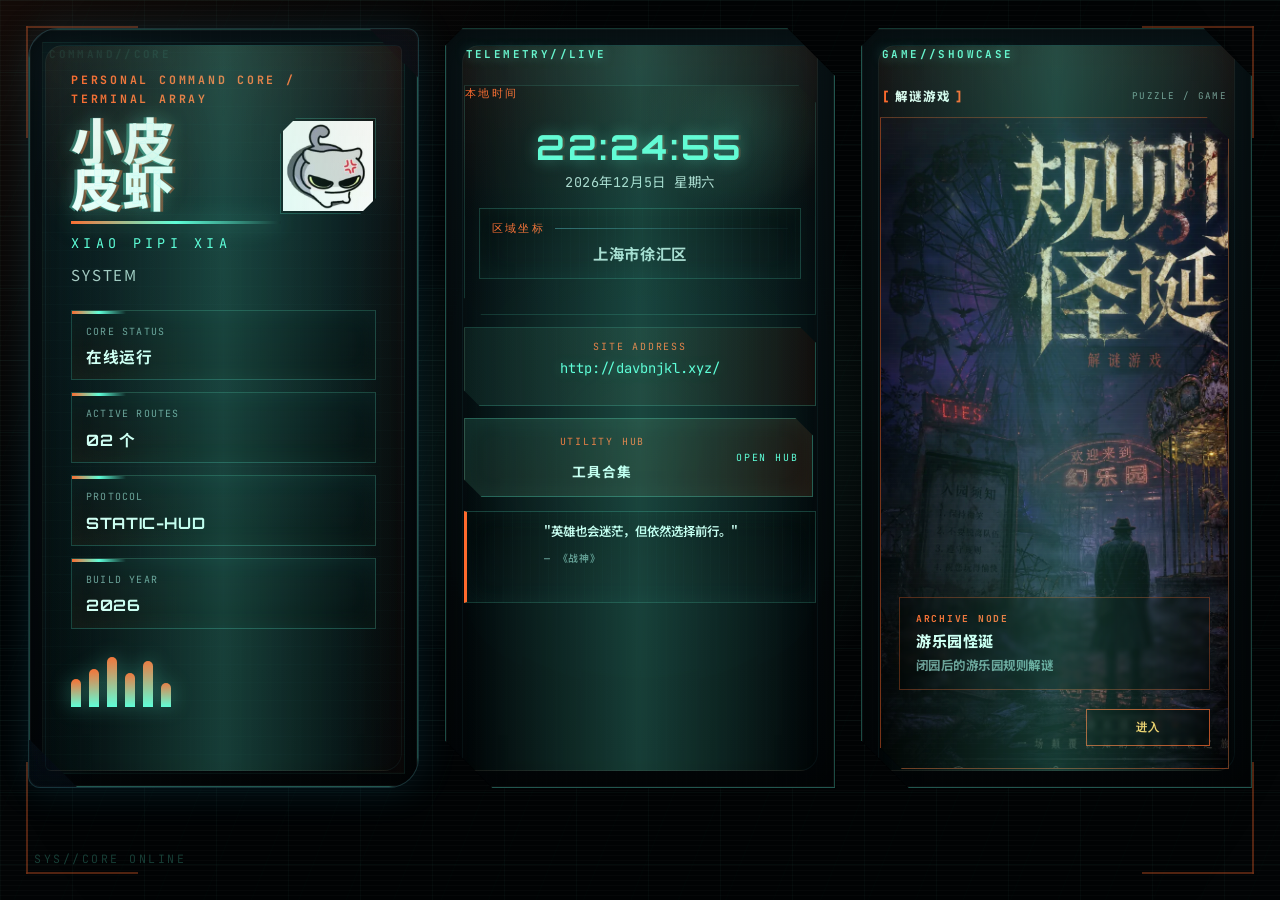
==== commit 700613f5: "1" ====
--- a/index.html
+++ b/index.html
@@ -3636,7 +3636,7 @@
                         <img src="images/1.jpg" alt="Logo" class="logo" id="mainLogo">
                     </div>
                     <p class="title-roman">XIAO PIPI XIA</p>
-                    <p class="title-description">硬核终端界面</p>
+                    <p class="title-description">SYSTEM</p>
                 </div>
                 <div class="title-meta-grid">
                     <div class="title-meta-card">
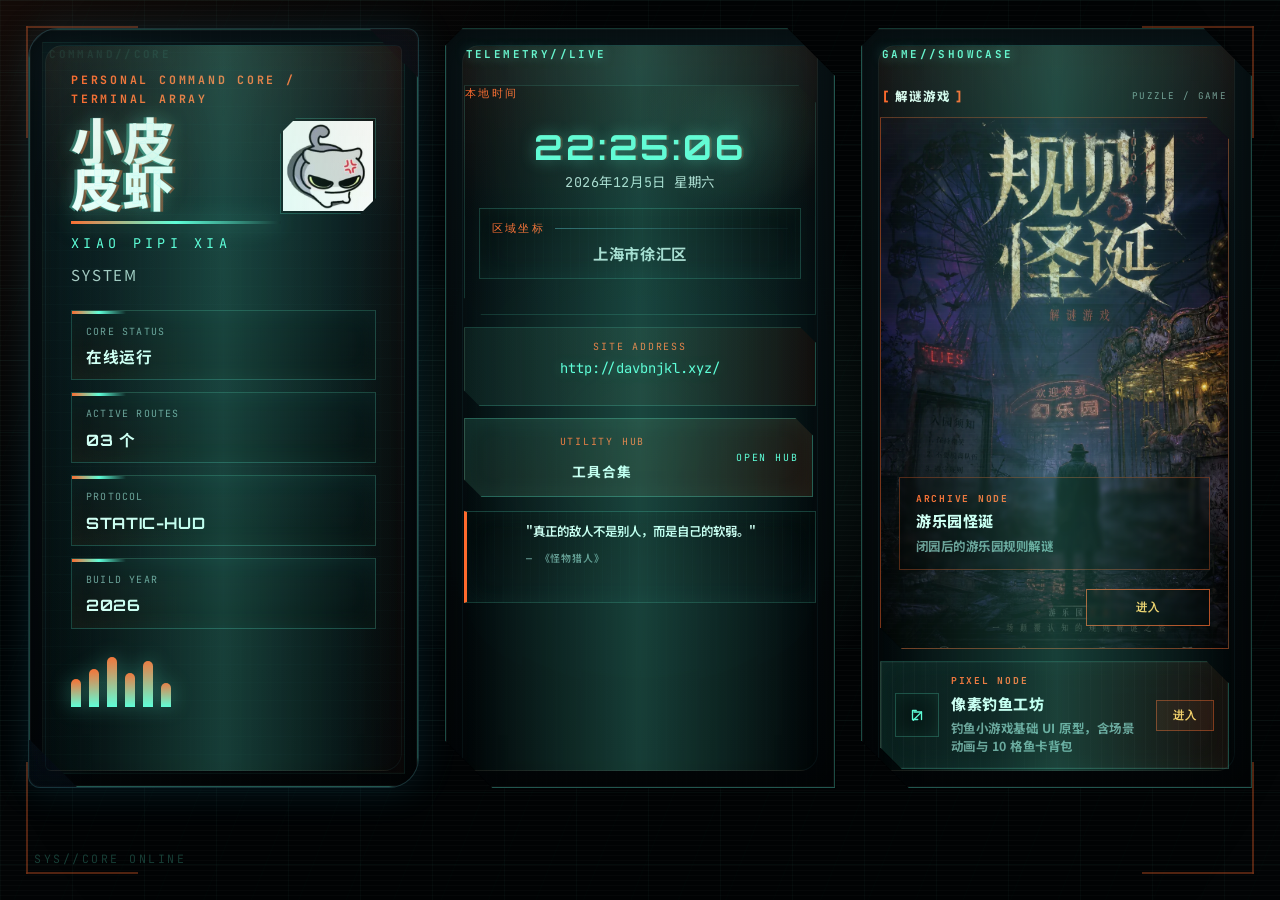
==== commit 5b2bc62d: "1" ====
--- a/index.html
+++ b/index.html
@@ -3713,6 +3713,12 @@
                         description: '闭园后的游乐园规则解谜',
                         image: 'images/youleyuan-guaidan-promo.webp',
                         imageAlt: '游乐园怪诞解谜游戏宣传图'
+                    },
+                    {
+                        href: 'fishing_game/',
+                        kicker: 'PIXEL NODE',
+                        text: '像素钓鱼工坊',
+                        description: '钓鱼小游戏基础 UI 原型，含场景动画与 10 格鱼卡背包'
                     }
                 ]
             }
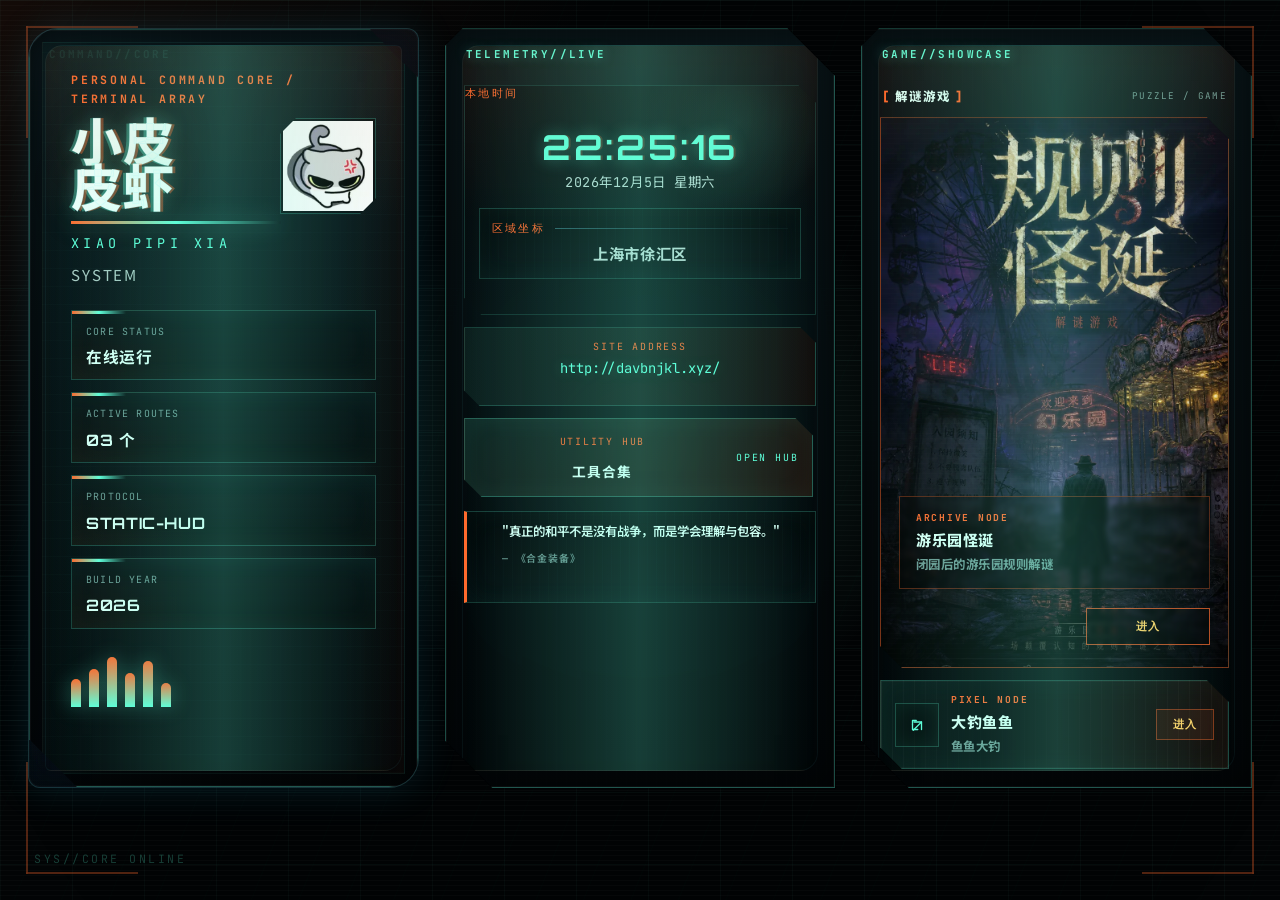
==== commit 6f823035: "1" ====
--- a/index.html
+++ b/index.html
@@ -3717,8 +3717,8 @@
                     {
                         href: 'fishing_game/',
                         kicker: 'PIXEL NODE',
-                        text: '像素钓鱼工坊',
-                        description: '钓鱼小游戏基础 UI 原型，含场景动画与 10 格鱼卡背包'
+                        text: '大钓鱼鱼',
+                        description: '鱼鱼大钓'
                     }
                 ]
             }
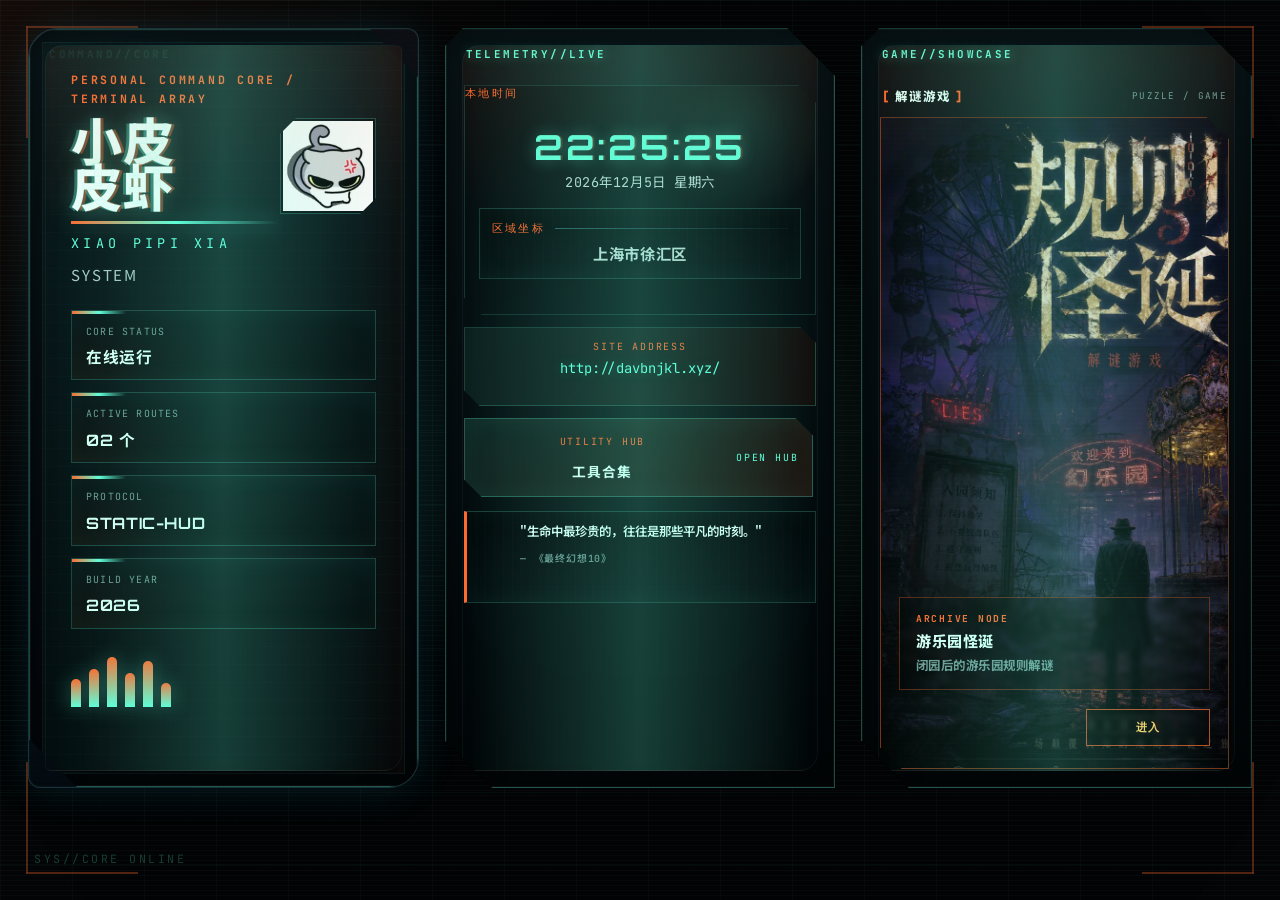
==== commit 5ab84bb5: "1" ====
--- a/index.html
+++ b/index.html
@@ -3713,12 +3713,6 @@
                         description: '闭园后的游乐园规则解谜',
                         image: 'images/youleyuan-guaidan-promo.webp',
                         imageAlt: '游乐园怪诞解谜游戏宣传图'
-                    },
-                    {
-                        href: 'fishing_game/',
-                        kicker: 'PIXEL NODE',
-                        text: '大钓鱼鱼',
-                        description: '鱼鱼大钓'
                     }
                 ]
             }
